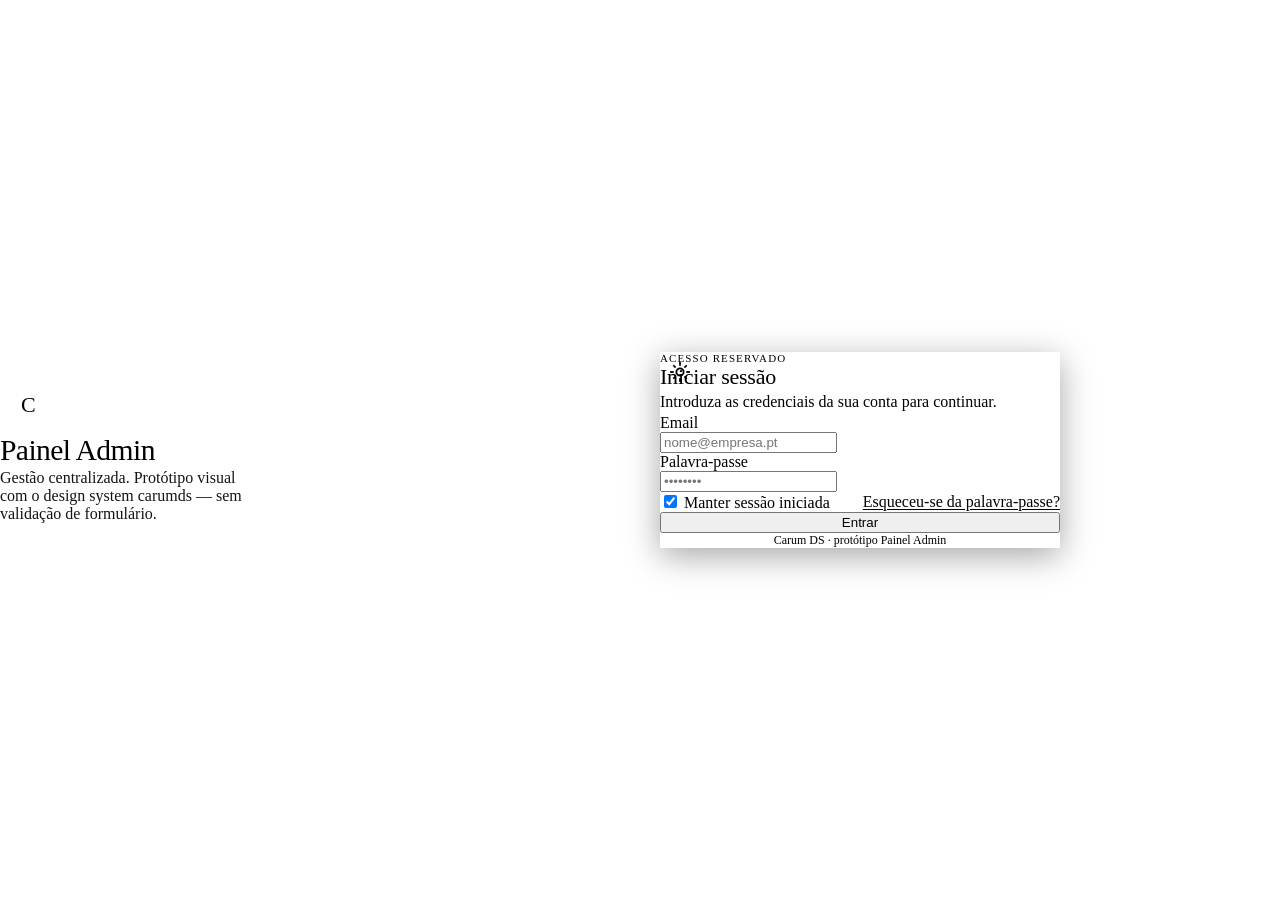
==== index.html @ f54e00e7 "Add files via upload" ====
<!DOCTYPE html>
<html lang="pt-PT" data-theme="dark">
  <head>
    <meta charset="utf-8" />
    <meta name="viewport" content="width=device-width, initial-scale=1" />
    <meta name="color-scheme" content="dark light" />
    <script>
      (function () {
        try {
          var t = localStorage.getItem("carumds-theme");
          if (t === "light" || t === "dark") {
            document.documentElement.setAttribute("data-theme", t);
            document.documentElement.style.colorScheme = t === "light" ? "light" : "dark";
            return;
          }
        } catch (e) {}
        var m = window.matchMedia("(prefers-color-scheme: light)").matches;
        document.documentElement.setAttribute("data-theme", m ? "light" : "dark");
        document.documentElement.style.colorScheme = m ? "light" : "dark";
      })();
    </script>
    <title>Iniciar sessão — Painel Admin</title>
    <link rel="stylesheet" href="../css/design-tokens.css" />
    <link rel="stylesheet" href="../css/core-components.css" />
    <link rel="stylesheet" href="../css/components.css" />
    <link rel="stylesheet" href="../css/theme.css" />
    <link rel="stylesheet" href="css/prototype-login.css" />
  </head>
  <body class="proto-login">
    <aside class="proto-login__brand" aria-hidden="false">
      <div class="proto-login__brand-inner">
        <div class="proto-login__logo-mark" aria-hidden="true">C</div>
        <h1 class="proto-login__brand-title">Painel Admin</h1>
        <p class="proto-login__brand-sub">
          Gestão centralizada. Protótipo visual com o design system carumds — sem validação de formulário.
        </p>
      </div>
    </aside>

    <div class="proto-login__main">
      <div class="proto-login__card">
        <div class="proto-login__card-tools">
          <button type="button" class="md-icon-btn" id="md-theme-toggle" aria-pressed="false" aria-label="Alternar tema claro ou escuro" title="Tema">
            <span class="ms">light_mode</span>
          </button>
        </div>
        <header class="proto-login__card-head">
          <p class="proto-login__card-eyebrow">Acesso reservado</p>
          <h2 class="proto-login__card-title">Iniciar sessão</h2>
          <p class="proto-login__card-desc">Introduza as credenciais da sua conta para continuar.</p>
        </header>

        <form class="proto-login__form" action="#" method="post" novalidate>
          <div class="proto-login__field">
            <label for="login-email">Email</label>
            <input
              id="login-email"
              name="email"
              type="email"
              class="cc-input"
              placeholder="nome@empresa.pt"
              autocomplete="username"
            />
          </div>

          <div class="proto-login__field">
            <label for="login-password">Palavra-passe</label>
            <input
              id="login-password"
              name="password"
              type="password"
              class="cc-input"
              placeholder="••••••••"
              autocomplete="current-password"
            />
          </div>

          <div class="proto-login__row">
            <label class="cc-check">
              <input type="checkbox" name="remember" checked />
              Manter sessão iniciada
            </label>
            <button type="button" class="proto-login__link">Esqueceu-se da palavra-passe?</button>
          </div>

          <button type="submit" class="btn btn--md btn--primary btn--solid proto-login__submit">Entrar</button>
        </form>

        <p class="proto-login__footer">Carum DS · protótipo Painel Admin</p>
      </div>
    </div>

    <script src="../js/theme.js"></script>
    <script>
      document.querySelector(".proto-login__form").addEventListener("submit", function (e) {
        e.preventDefault();
      });
    </script>
  </body>
</html>
---- css/prototype-login.css ----
/**
 * Protótipo Painel Admin — login (visual-only)
 * Usa tokens e componentes carumds; estilos de página apenas aqui.
 */

@import url("https://fonts.googleapis.com/css2?family=Inter:wght@400;500;600;700&display=swap");
@import url("https://fonts.googleapis.com/css2?family=Material+Symbols+Outlined:opsz,wght,FILL,GRAD@24,400,0,0");

.proto-login {
  min-height: 100vh;
  display: grid;
  grid-template-columns: 1fr;
  margin: 0;
  background: var(--crm-bg-regular-surface-base-enabled);
  color: var(--crm-fg-on-surface-neutral-strong);
  font-family: var(--crm-font-family-brand);
}

@media (min-width: 900px) {
  .proto-login {
    grid-template-columns: minmax(320px, 440px) 1fr;
  }
}

/* Painel marca (gradiente Carum) */
.proto-login__brand {
  position: relative;
  display: flex;
  flex-direction: column;
  justify-content: flex-end;
  min-height: 200px;
  padding: var(--crm-spacing-xl2) var(--crm-spacing-xl);
  background: linear-gradient(
    145deg,
    var(--brand-colors-gradient-2) 0%,
    var(--brand-colors-gradient-5) 45%,
    var(--brand-colors-gradient-8) 100%
  );
  color: var(--brand-colors-white);
}

@media (min-width: 900px) {
  .proto-login__brand {
    min-height: 100vh;
    justify-content: center;
  }
}

.proto-login__brand::after {
  content: "";
  position: absolute;
  inset: 0;
  background: radial-gradient(
    ellipse 80% 60% at 20% 0%,
    rgba(255, 255, 255, 0.12),
    transparent 55%
  );
  pointer-events: none;
}

.proto-login__brand-inner {
  position: relative;
  z-index: 1;
}

.proto-login__logo-mark {
  width: 56px;
  height: 56px;
  border-radius: var(--crm-radii-md);
  background: rgba(255, 255, 255, 0.2);
  backdrop-filter: blur(8px);
  display: grid;
  place-items: center;
  font-weight: var(--crm-font-weight-bold);
  font-size: 22px;
  letter-spacing: -0.02em;
  margin-bottom: var(--crm-spacing-lg);
}

.proto-login__brand-title {
  margin: 0 0 var(--crm-spacing-xs);
  font-size: clamp(1.5rem, 3vw, 1.85rem);
  font-weight: var(--crm-font-weight-medium);
  letter-spacing: -0.02em;
  line-height: 1.2;
}

.proto-login__brand-sub {
  margin: 0;
  font-size: var(--crm-font-size-sm);
  line-height: var(--crm-line-height-sm);
  opacity: 0.92;
  max-width: 32ch;
}

/* Área formulário */
.proto-login__main {
  display: flex;
  align-items: center;
  justify-content: center;
  padding: var(--crm-spacing-xl) var(--crm-spacing-md);
}

.proto-login__card {
  position: relative;
  width: 100%;
  max-width: 400px;
  padding: var(--crm-spacing-xl2) var(--crm-spacing-xl);
  border-radius: var(--crm-radii-lg);
  background: var(--crm-bg-regular-surface-lower-enabled);
  border: var(--crm-border-width-hairline) solid var(--crm-border-color-default);
  box-shadow: 0 8px 32px rgba(0, 0, 0, 0.35);
}

.proto-login__card-tools {
  position: absolute;
  top: var(--crm-spacing-md);
  right: var(--crm-spacing-md);
}

.proto-login__card-tools .md-icon-btn {
  width: 40px;
  height: 40px;
  border: none;
  border-radius: 20px;
  background: transparent;
  color: inherit;
  cursor: pointer;
  display: grid;
  place-items: center;
}

.proto-login__card-tools .md-icon-btn:hover {
  background: color-mix(in srgb, var(--crm-fg-on-surface-neutral-strong) 8%, transparent);
}

.proto-login__card-tools .ms {
  font-family: "Material Symbols Outlined";
  font-weight: normal;
  font-style: normal;
  font-size: 22px;
  line-height: 1;
  color: var(--crm-fg-on-surface-neutral-moderate);
}

.proto-login__card-head {
  margin-bottom: var(--crm-spacing-xl);
}

.proto-login__card-eyebrow {
  margin: 0 0 var(--crm-spacing-xs);
  font-size: 11px;
  font-weight: var(--crm-font-weight-medium);
  letter-spacing: 0.1em;
  text-transform: uppercase;
  color: var(--crm-fg-on-surface-primary-default);
}

.proto-login__card-title {
  margin: 0;
  font-size: 22px;
  font-weight: var(--crm-font-weight-medium);
  letter-spacing: -0.01em;
}

.proto-login__card-desc {
  margin: var(--crm-spacing-xs) 0 0;
  font-size: var(--crm-font-size-sm);
  line-height: 1.45;
  color: var(--crm-fg-on-surface-neutral-moderate);
}

.proto-login__field {
  margin-bottom: var(--crm-spacing-md);
}

.proto-login__field label {
  display: block;
  margin-bottom: var(--crm-spacing-xs2);
  font-size: var(--crm-font-size-sm);
  font-weight: var(--crm-font-weight-medium);
  color: var(--crm-fg-on-surface-neutral-strong);
}

.proto-login .cc-input {
  max-width: none;
  box-sizing: border-box;
}

.proto-login__row {
  display: flex;
  align-items: center;
  justify-content: space-between;
  gap: var(--crm-spacing-md);
  margin-bottom: var(--crm-spacing-lg);
  flex-wrap: wrap;
}

.proto-login__row .cc-check {
  font-size: var(--crm-font-size-sm);
  color: var(--crm-fg-on-surface-neutral-moderate);
}

.proto-login__submit {
  width: 100%;
  margin-bottom: var(--crm-spacing-md);
}

.proto-login__footer {
  margin: var(--crm-spacing-lg) 0 0;
  padding-top: var(--crm-spacing-md);
  border-top: var(--crm-border-width-hairline) solid var(--crm-border-color-default);
  font-size: 12px;
  color: var(--crm-fg-on-surface-neutral-moderate);
  text-align: center;
}

.proto-login__link {
  background: none;
  border: none;
  padding: 0;
  font: inherit;
  font-size: var(--crm-font-size-sm);
  color: var(--crm-fg-on-surface-primary-default);
  cursor: pointer;
  text-decoration: underline;
  text-underline-offset: 2px;
}

.proto-login__link:hover {
  color: var(--crm-bg-regular-primary-hovered);
}
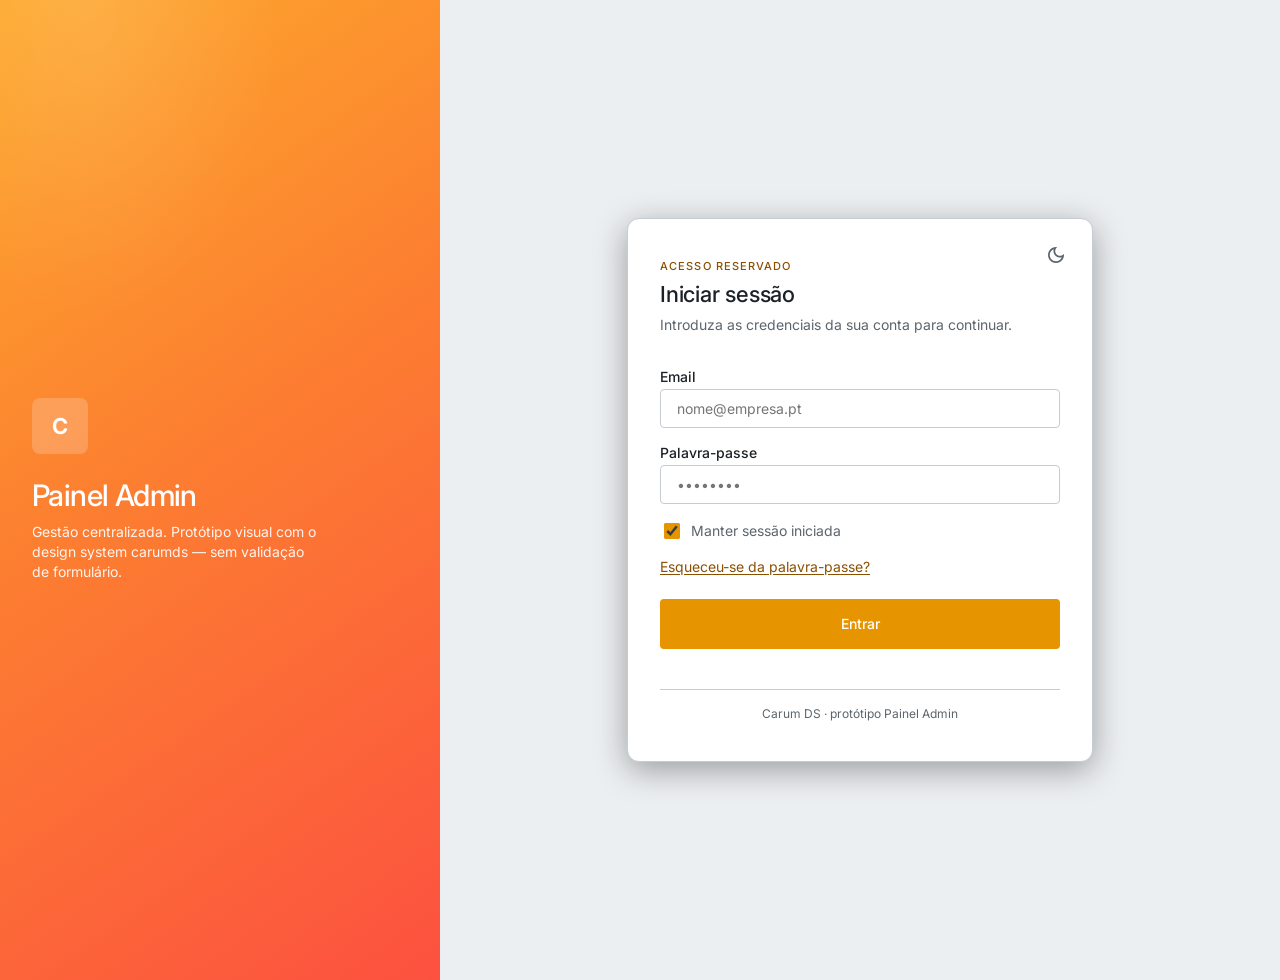
==== commit 23486079: "Add files via upload" ====
--- a/index.html
+++ b/index.html
@@ -20,11 +20,11 @@
       })();
     </script>
     <title>Iniciar sessão — Painel Admin</title>
-    <link rel="stylesheet" href="../css/design-tokens.css" />
-    <link rel="stylesheet" href="../css/core-components.css" />
-    <link rel="stylesheet" href="../css/components.css" />
-    <link rel="stylesheet" href="../css/theme.css" />
-    <link rel="stylesheet" href="css/prototype-login.css" />
+    <link rel="stylesheet" href="css/design-tokens.css" />
+    <link rel="stylesheet" href="css/core-components.css" />
+    <link rel="stylesheet" href="css/components.css" />
+    <link rel="stylesheet" href="css/theme.css" />
+    <link rel="stylesheet" href="css/login.css" />
   </head>
   <body class="proto-login">
     <aside class="proto-login__brand" aria-hidden="false">
@@ -90,7 +90,7 @@
       </div>
     </div>
 
-    <script src="../js/theme.js"></script>
+    <script src="js/theme.js"></script>
     <script>
       document.querySelector(".proto-login__form").addEventListener("submit", function (e) {
         e.preventDefault();
--- a/css/design-tokens.css
+++ b/css/design-tokens.css
@@ -0,0 +1,185 @@
+/**
+ * Design tokens — CRM / carumds
+ *
+ * PRIMITIVOS NUMÉRICOS (FOUNDATIONS — export MCP em 2026):
+ *   https://www.figma.com/design/VYV44XEQJ3vVgfA4QidiU4/Base-Tokens
+ *   fileKey: VYV44XEQJ3vVgfA4QidiU4  ·  coleção: FOUNDATIONS  ·  modo: Tokens
+ *   (63 variáveis FLOAT: spacing, size, radii, border-width, opacity)
+ *
+ * CORES (fonte canónica no Figma — variáveis de cor locais neste ficheiro):
+ *   https://www.figma.com/design/U8QdaJfkk1VaeCNuvylgz9/Color-Tokens
+ *   fileKey: U8QdaJfkk1VaeCNuvylgz9
+ *   Os hex abaixo foram alinhados ao Core-Components; para sincronizar 1:1 com
+ *   o painel Variables do Color-Tokens, usa export do Figma ou MCP quando o
+ *   limite de chamadas do plano o permitir (Starter tem quota baixa de leitura).
+ *
+ * CONSUMO UI: Core-Components (uNFZLPczZwz7co8eiuxScK)
+ *
+ * MAPEAMENTO FIGMA → CSS:
+ *   crm/spacing/xs → --crm-spacing-xs
+ *   (barra `/` → hífen `-`)
+ *
+ * OPACIDADE: valores 0–100 (Figma). Em CSS usar p.ex. opacity: calc(var(--crm-opacity-sm) / 100)
+ */
+
+:root {
+  /* ------------------------------------------------------------------------ */
+  /* Cor — semântica (alvo: Color-Tokens U8QdaJf… — valores vê Core-Components) */
+  /* ------------------------------------------------------------------------ */
+
+  --crm-bg-regular-surface-base-enabled: #14171a;
+  --crm-bg-regular-surface-lower-enabled: #22272b;
+  --crm-fg-on-surface-neutral-moderate: #c0c8ce;
+  --crm-fg-on-surface-neutral-inverse: #14171a;
+  --crm-fg-on-surface-neutral-strong: #eef0f2;
+
+  --crm-border-color-default: #58656f;
+
+  --crm-bg-regular-primary-enabled: #e69400;
+  --crm-bg-regular-primary-hovered: #ffaa11;
+  --crm-bg-regular-primary-pressed: #ffa503;
+  --crm-fg-on-surface-primary-default: #ffbb40;
+  --crm-bg-transparent-primary-hovered: #c37e004d;
+  --crm-bg-transparent-primary-pressed: #cf85004d;
+
+  --crm-bg-regular-surface-inverse-enabled: #eef0f2;
+  --crm-bg-regular-surface-inverse-hovered: #c5ccd3;
+  --crm-bg-regular-surface-inverse-pressed: #d3d8dd;
+  --crm-bg-transparent-surface-inverse-hovered: #c6c8ca80;
+  --crm-bg-transparent-surface-inverse-pressed: #d3d8dd80;
+
+  --crm-bg-regular-critical-enabled: #b31f1f;
+  --crm-bg-regular-critical-hovered: #981a1a;
+  --crm-bg-regular-critical-pressed: #a11c1c;
+  --crm-fg-on-surface-critical-default: #e98080;
+  --crm-fg-on-surface-critical-inverse: #b31f1f;
+  --crm-bg-transparent-critical-hovered: #981a1a4d;
+  --crm-bg-transparent-critical-pressed: #a11c1c4d;
+  --crm-bg-transparent-critical-enabled: #b31f1f33;
+
+  --crm-fg-on-surface-informative-default: #80cde9;
+  --crm-bg-transparent-informative-enabled: #1f8cb333;
+  --crm-fg-on-surface-success-default: #ade187;
+  --crm-bg-transparent-success-enabled: #52922433;
+
+  --brand-colors-white: #ffffff;
+  --brand-colors-gradient-1: #fda92b;
+  --brand-colors-gradient-2: #fda92b;
+  --brand-colors-gradient-3: #fd972d;
+  --brand-colors-gradient-4: #fd8330;
+  --brand-colors-gradient-5: #fc7e31;
+  --brand-colors-gradient-6: #fc7035;
+  --brand-colors-gradient-7: #fc5a3c;
+  --brand-colors-gradient-8: #fc5140;
+
+  /* ------------------------------------------------------------------------ */
+  /* FOUNDATIONS — border-width (Base-Tokens VYV44…)                           */
+  /* ------------------------------------------------------------------------ */
+
+  --crm-border-width-hairline: 1px;
+  --crm-border-width-slim: 2px;
+  --crm-border-width-medium: 4px;
+  --crm-border-width-heavy: 8px;
+
+  /* ------------------------------------------------------------------------ */
+  /* FOUNDATIONS — opacity (0–100)                                            */
+  /* ------------------------------------------------------------------------ */
+
+  --crm-opacity-transparent: 0;
+  --crm-opacity-xs2: 10;
+  --crm-opacity-xs: 20;
+  --crm-opacity-sm: 30;
+  --crm-opacity-md: 40;
+  --crm-opacity-lg: 50;
+  --crm-opacity-xl: 80;
+  --crm-opacity-total: 100;
+  --crm-opacity-state-disabled: 30; /* alias → crm/opacity/sm */
+  --crm-opacity-state-read-only: 50; /* alias → crm/opacity/lg */
+
+  /* Compat (opacity: calc(var(--crm-state-disabled) / 100)) — igual a opacity sm */
+  --crm-state-disabled: 30;
+
+  /* ------------------------------------------------------------------------ */
+  /* FOUNDATIONS — radii (px)                                                   */
+  /* ------------------------------------------------------------------------ */
+
+  --crm-radii-none: 0px;
+  --crm-radii-xs: 2px;
+  --crm-radii-sm: 4px;
+  --crm-radii-md: 8px;
+  --crm-radii-lg: 12px;
+  --crm-radii-xl: 16px;
+  --crm-radii-g: 24px;
+  --crm-radii-full: 999px;
+
+  /* ------------------------------------------------------------------------ */
+  /* FOUNDATIONS — spacing (px)                                               */
+  /* ------------------------------------------------------------------------ */
+
+  --crm-spacing-none: 0px;
+  --crm-spacing-xs3: 2px;
+  --crm-spacing-xs2: 4px;
+  --crm-spacing-xs: 8px;
+  --crm-spacing-sm: 12px;
+  --crm-spacing-md: 16px;
+  --crm-spacing-lg: 24px;
+  --crm-spacing-xl: 32px;
+  --crm-spacing-xl2: 40px;
+  --crm-spacing-xl3: 48px;
+  --crm-spacing-g: 56px;
+  --crm-spacing-xg: 64px;
+  --crm-spacing-xg2: 72px;
+  --crm-spacing-xg3: 80px;
+  --crm-spacing-negative-xs2: -2px;
+  --crm-spacing-negative-xs: -4px;
+  --crm-spacing-negative-sm: -8px;
+  --crm-spacing-negative-md: -12px;
+  --crm-spacing-negative-lg: -16px;
+  --crm-spacing-negative-xl: -24px;
+
+  /* ------------------------------------------------------------------------ */
+  /* FOUNDATIONS — size (px)                                                  */
+  /* ------------------------------------------------------------------------ */
+
+  --crm-size-none: 0px;
+  --crm-size-xs5: 2px;
+  --crm-size-xs4: 4px;
+  --crm-size-xs3: 8px;
+  --crm-size-xs2: 12px;
+  --crm-size-xs: 16px;
+  --crm-size-sm: 20px;
+  --crm-size-md: 24px;
+  --crm-size-lg: 32px;
+  --crm-size-xl: 40px;
+  --crm-size-xl2: 48px;
+  --crm-size-xl3: 56px;
+  --crm-size-g: 64px;
+  --crm-size-xg: 72px;
+  --crm-size-xg2: 80px;
+  --crm-size-xg3: 96px;
+
+  --crm-size-icon-xs: 12px;
+  --crm-size-icon-sm: 16px;
+  --crm-size-icon-md: 24px;
+  --crm-size-icon-lg: 32px;
+  --crm-size-icon-xl: 40px;
+
+  /* ------------------------------------------------------------------------ */
+  /* Tipografia (não listada em FOUNDATIONS deste ficheiro — mantida do DS)    */
+  /* ------------------------------------------------------------------------ */
+
+  --crm-font-family-brand: "Inter", ui-sans-serif, system-ui, -apple-system, "Segoe UI", Roboto, Helvetica, Arial, sans-serif;
+  --crm-font-size-sm: 14px;
+  --crm-line-height-sm: 20px;
+  --crm-font-weight-regular: 400;
+  --crm-font-weight-medium: 500;
+  --crm-font-weight-bold: 700;
+  --crm-letter-spacing-default: 0;
+
+  /* ------------------------------------------------------------------------ */
+  /* Aliases de produto                                                         */
+  /* ------------------------------------------------------------------------ */
+
+  --color-canvas: var(--crm-bg-regular-surface-base-enabled);
+  --transition-interaction: color 0.15s ease, background-color 0.15s ease, border-color 0.15s ease, opacity 0.15s ease;
+}
--- a/css/core-components.css
+++ b/css/core-components.css
@@ -0,0 +1,276 @@
+/**
+ * Core Components — botão texto (Fill / Outline / Ghost × Brand / Neutral / Danger)
+ * Ficheiro: Core-Components (uNFZLPczZwz7co8eiuxScK), component set "Button" (28:57508)
+ * Tamanhos alinhados ao Figma: Extra Small = 32px, Small = 40px, Medium = 48px altura.
+ * Importar depois de design-tokens.css
+ */
+
+/* -------------------------------------------------------------------------- */
+/* Base                                                                      */
+/* -------------------------------------------------------------------------- */
+
+.btn {
+  box-sizing: border-box;
+  display: inline-flex;
+  align-items: center;
+  justify-content: center;
+  gap: var(--crm-spacing-xs);
+  margin: 0;
+  font-family: var(--crm-font-family-brand);
+  font-weight: var(--crm-font-weight-medium);
+  font-size: var(--crm-font-size-sm);
+  line-height: var(--crm-line-height-sm);
+  letter-spacing: var(--crm-letter-spacing-default);
+  text-decoration: none;
+  white-space: nowrap;
+  cursor: pointer;
+  user-select: none;
+  border-style: solid;
+  border-width: var(--crm-border-width-hairline);
+  border-radius: var(--crm-radii-sm);
+  transition: var(--transition-interaction);
+}
+
+.btn:focus {
+  outline: none;
+}
+
+.btn:focus-visible {
+  outline: 2px solid currentColor;
+  outline-offset: 2px;
+}
+
+.btn:disabled,
+.btn[aria-disabled="true"] {
+  cursor: not-allowed;
+  opacity: calc(var(--crm-state-disabled) / 100);
+}
+
+/* -------------------------------------------------------------------------- */
+/* Tamanhos (Medium / Small / Extra Small)                                     */
+/* -------------------------------------------------------------------------- */
+
+.btn--md {
+  min-height: var(--crm-size-xl2);
+  padding: calc((var(--crm-size-xl2) - var(--crm-line-height-sm)) / 2) var(--crm-spacing-md);
+}
+
+.btn--sm {
+  min-height: var(--crm-size-xl);
+  padding: calc((var(--crm-size-xl) - var(--crm-line-height-sm)) / 2) var(--crm-spacing-md);
+}
+
+.btn--xs {
+  min-height: var(--crm-size-lg);
+  padding: calc((var(--crm-size-lg) - var(--crm-line-height-sm)) / 2) var(--crm-spacing-md);
+}
+
+.btn--icon.btn--md {
+  width: var(--crm-size-xl2);
+  min-width: var(--crm-size-xl2);
+  padding: 0;
+}
+
+.btn--icon.btn--sm {
+  width: var(--crm-size-xl);
+  min-width: var(--crm-size-xl);
+  padding: 0;
+}
+
+.btn--icon.btn--xs {
+  width: var(--crm-size-lg);
+  min-width: var(--crm-size-lg);
+  padding: 0;
+}
+
+.btn__icon {
+  flex-shrink: 0;
+  width: var(--crm-size-icon-sm);
+  height: var(--crm-size-icon-sm);
+}
+
+/* -------------------------------------------------------------------------- */
+/* Brand — Fill (solid)                                                       */
+/* -------------------------------------------------------------------------- */
+
+.btn--primary.btn--solid {
+  background-color: var(--crm-bg-regular-primary-enabled);
+  color: var(--crm-fg-on-surface-neutral-inverse);
+  border-color: transparent;
+}
+
+.btn--primary.btn--solid:hover:not(:disabled):not([aria-disabled="true"]) {
+  background-color: var(--crm-bg-regular-primary-hovered);
+}
+
+.btn--primary.btn--solid:active:not(:disabled):not([aria-disabled="true"]) {
+  background-color: var(--crm-bg-regular-primary-pressed);
+}
+
+/* -------------------------------------------------------------------------- */
+/* Brand — Outline                                                           */
+/* -------------------------------------------------------------------------- */
+
+.btn--primary.btn--outline {
+  background-color: transparent;
+  color: var(--crm-fg-on-surface-primary-default);
+  border-color: var(--crm-fg-on-surface-primary-default);
+}
+
+.btn--primary.btn--outline:hover:not(:disabled):not([aria-disabled="true"]) {
+  background-color: var(--crm-bg-regular-primary-hovered);
+  color: var(--crm-fg-on-surface-neutral-inverse);
+  border-color: var(--crm-fg-on-surface-primary-default);
+}
+
+.btn--primary.btn--outline:active:not(:disabled):not([aria-disabled="true"]) {
+  background-color: var(--crm-bg-regular-primary-pressed);
+  color: var(--crm-fg-on-surface-neutral-inverse);
+  border-color: var(--crm-fg-on-surface-primary-default);
+}
+
+/* -------------------------------------------------------------------------- */
+/* Brand — Ghost                                                              */
+/* -------------------------------------------------------------------------- */
+
+.btn--primary.btn--ghost {
+  background-color: transparent;
+  color: var(--crm-fg-on-surface-primary-default);
+  border-color: transparent;
+}
+
+.btn--primary.btn--ghost:hover:not(:disabled):not([aria-disabled="true"]) {
+  background-color: var(--crm-bg-transparent-primary-hovered);
+}
+
+.btn--primary.btn--ghost:active:not(:disabled):not([aria-disabled="true"]) {
+  background-color: var(--crm-bg-transparent-primary-pressed);
+}
+
+/* -------------------------------------------------------------------------- */
+/* Neutral — Fill                                                            */
+/* -------------------------------------------------------------------------- */
+
+.btn--neutral.btn--solid {
+  background-color: var(--crm-bg-regular-surface-inverse-enabled);
+  color: var(--crm-fg-on-surface-neutral-inverse);
+  border-color: transparent;
+}
+
+.btn--neutral.btn--solid:hover:not(:disabled):not([aria-disabled="true"]) {
+  background-color: var(--crm-bg-regular-surface-inverse-hovered);
+}
+
+.btn--neutral.btn--solid:active:not(:disabled):not([aria-disabled="true"]) {
+  background-color: var(--crm-bg-regular-surface-inverse-pressed);
+}
+
+/* -------------------------------------------------------------------------- */
+/* Neutral — Outline                                                         */
+/* -------------------------------------------------------------------------- */
+
+.btn--neutral.btn--outline {
+  background-color: transparent;
+  color: var(--crm-fg-on-surface-neutral-strong);
+  border-color: var(--crm-fg-on-surface-neutral-strong);
+}
+
+.btn--neutral.btn--outline:hover:not(:disabled):not([aria-disabled="true"]) {
+  background-color: var(--crm-bg-regular-surface-inverse-hovered);
+  color: var(--crm-fg-on-surface-neutral-inverse);
+  border-color: var(--crm-fg-on-surface-neutral-strong);
+}
+
+.btn--neutral.btn--outline:active:not(:disabled):not([aria-disabled="true"]) {
+  background-color: var(--crm-bg-regular-surface-inverse-pressed);
+  color: var(--crm-fg-on-surface-neutral-inverse);
+  border-color: var(--crm-fg-on-surface-neutral-strong);
+}
+
+/* -------------------------------------------------------------------------- */
+/* Neutral — Ghost                                                            */
+/* -------------------------------------------------------------------------- */
+
+.btn--neutral.btn--ghost {
+  background-color: transparent;
+  color: var(--crm-fg-on-surface-neutral-strong);
+  border-color: transparent;
+}
+
+.btn--neutral.btn--ghost:hover:not(:disabled):not([aria-disabled="true"]) {
+  background-color: var(--crm-bg-transparent-surface-inverse-hovered);
+}
+
+.btn--neutral.btn--ghost:active:not(:disabled):not([aria-disabled="true"]) {
+  background-color: var(--crm-bg-transparent-surface-inverse-pressed);
+}
+
+/* -------------------------------------------------------------------------- */
+/* Danger — Fill                                                              */
+/* -------------------------------------------------------------------------- */
+
+.btn--danger.btn--solid {
+  background-color: var(--crm-bg-regular-critical-enabled);
+  color: var(--crm-fg-on-surface-neutral-strong);
+  border-color: transparent;
+}
+
+.btn--danger.btn--solid:hover:not(:disabled):not([aria-disabled="true"]) {
+  background-color: var(--crm-bg-regular-critical-hovered);
+}
+
+.btn--danger.btn--solid:active:not(:disabled):not([aria-disabled="true"]) {
+  background-color: var(--crm-bg-regular-critical-pressed);
+}
+
+/* -------------------------------------------------------------------------- */
+/* Danger — Outline                                                           */
+/* -------------------------------------------------------------------------- */
+
+.btn--danger.btn--outline {
+  background-color: transparent;
+  color: var(--crm-fg-on-surface-critical-default);
+  border-color: var(--crm-fg-on-surface-critical-default);
+}
+
+.btn--danger.btn--outline:hover:not(:disabled):not([aria-disabled="true"]) {
+  background-color: var(--crm-bg-regular-critical-hovered);
+  color: var(--crm-fg-on-surface-neutral-strong);
+  border-color: var(--crm-bg-regular-critical-enabled);
+}
+
+.btn--danger.btn--outline:active:not(:disabled):not([aria-disabled="true"]) {
+  background-color: var(--crm-bg-regular-critical-pressed);
+  color: var(--crm-fg-on-surface-neutral-strong);
+  border-color: var(--crm-bg-regular-critical-enabled);
+}
+
+/* -------------------------------------------------------------------------- */
+/* Danger — Ghost                                                             */
+/* -------------------------------------------------------------------------- */
+
+.btn--danger.btn--ghost {
+  background-color: transparent;
+  color: var(--crm-fg-on-surface-critical-default);
+  border-color: transparent;
+}
+
+.btn--danger.btn--ghost:hover:not(:disabled):not([aria-disabled="true"]) {
+  background-color: var(--crm-bg-transparent-critical-hovered);
+}
+
+.btn--danger.btn--ghost:active:not(:disabled):not([aria-disabled="true"]) {
+  background-color: var(--crm-bg-transparent-critical-pressed);
+}
+
+/* -------------------------------------------------------------------------- */
+/* Preview                                                                   */
+/* -------------------------------------------------------------------------- */
+
+.ds-preview {
+  background-color: var(--crm-bg-regular-surface-base-enabled);
+  color: var(--crm-fg-on-surface-neutral-moderate);
+  min-height: 100vh;
+  padding: var(--crm-spacing-md);
+  font-family: var(--crm-font-family-brand);
+}
--- a/css/components.css
+++ b/css/components.css
@@ -0,0 +1,1175 @@
+/**
+ * Core Components — restantes peças do DS (prefixo .cc-)
+ * Alinhado aos tokens CRM; variantes simplificadas para HTML nativo.
+ */
+
+/* -------------------------------------------------------------------------- */
+/* Layout showcase                                                           */
+/* -------------------------------------------------------------------------- */
+
+.cc-showcase-layout {
+  display: grid;
+  grid-template-columns: minmax(200px, 260px) 1fr;
+  gap: var(--crm-spacing-md);
+  align-items: start;
+  max-width: 1400px;
+  margin: 0 auto;
+  padding: var(--crm-spacing-md);
+}
+
+.cc-nav {
+  position: sticky;
+  top: var(--crm-spacing-md);
+  font-family: var(--crm-font-family-brand);
+  font-size: 12px;
+  max-height: calc(100vh - 32px);
+  overflow: auto;
+  padding: var(--crm-spacing-xs);
+  border: var(--crm-border-width-hairline) solid var(--crm-border-color-default);
+  border-radius: var(--crm-radii-md);
+  background: var(--crm-bg-regular-surface-lower-enabled);
+}
+
+.cc-nav a {
+  display: block;
+  padding: 6px 8px;
+  color: var(--crm-fg-on-surface-neutral-moderate);
+  text-decoration: none;
+  border-radius: var(--crm-radii-sm);
+}
+
+.cc-nav a:hover {
+  color: var(--crm-fg-on-surface-neutral-strong);
+  background: color-mix(in srgb, var(--crm-fg-on-surface-neutral-strong) 8%, transparent);
+}
+
+.cc-nav__group {
+  font-weight: var(--crm-font-weight-bold);
+  color: var(--crm-fg-on-surface-neutral-strong);
+  padding: 8px 8px 4px;
+  margin-top: var(--crm-spacing-xs);
+}
+
+.cc-nav__group:first-child {
+  margin-top: 0;
+}
+
+.cc-section-title {
+  font-family: var(--crm-font-family-brand);
+  font-weight: var(--crm-font-weight-bold);
+  font-size: 18px;
+  color: var(--crm-fg-on-surface-neutral-strong);
+  margin: 0 0 var(--crm-spacing-md);
+  padding-bottom: var(--crm-spacing-xs);
+  border-bottom: 1px solid var(--crm-border-color-default);
+}
+
+.cc-demo {
+  margin-bottom: var(--crm-spacing-md);
+}
+
+.cc-demo__label {
+  font-size: 12px;
+  color: var(--crm-fg-on-surface-neutral-moderate);
+  margin-bottom: var(--crm-spacing-xs);
+}
+
+.cc-row {
+  display: flex;
+  flex-wrap: wrap;
+  gap: var(--crm-spacing-xs);
+  align-items: center;
+}
+
+/* -------------------------------------------------------------------------- */
+/* Accordion                                                                  */
+/* -------------------------------------------------------------------------- */
+
+.cc-accordion {
+  border: var(--crm-border-width-hairline) solid var(--crm-border-color-default);
+  border-radius: var(--crm-radii-md);
+  background: var(--crm-bg-regular-surface-lower-enabled);
+  max-width: 480px;
+}
+
+.cc-accordion__trigger {
+  list-style: none;
+  cursor: pointer;
+  padding: var(--crm-spacing-md);
+  font-family: var(--crm-font-family-brand);
+  font-weight: var(--crm-font-weight-medium);
+  font-size: var(--crm-font-size-sm);
+  color: var(--crm-fg-on-surface-neutral-strong);
+}
+
+.cc-accordion__trigger::-webkit-details-marker {
+  display: none;
+}
+
+.cc-accordion__panel {
+  padding: 0 var(--crm-spacing-md) var(--crm-spacing-md);
+  font-size: var(--crm-font-size-sm);
+  line-height: var(--crm-line-height-sm);
+  color: var(--crm-fg-on-surface-neutral-moderate);
+  border-top: var(--crm-border-width-hairline) solid var(--crm-border-color-default);
+}
+
+.cc-accordion + .cc-accordion {
+  margin-top: var(--crm-spacing-xs);
+}
+
+/* -------------------------------------------------------------------------- */
+/* Alert                                                                      */
+/* -------------------------------------------------------------------------- */
+
+.cc-alert {
+  display: flex;
+  gap: var(--crm-spacing-xs);
+  align-items: flex-start;
+  padding: var(--crm-spacing-md);
+  border-radius: var(--crm-radii-md);
+  border: var(--crm-border-width-hairline) solid var(--crm-border-color-default);
+  max-width: 560px;
+  font-family: var(--crm-font-family-brand);
+  font-size: var(--crm-font-size-sm);
+  line-height: var(--crm-line-height-sm);
+}
+
+.cc-alert__title {
+  font-weight: var(--crm-font-weight-bold);
+  margin: 0 0 4px;
+}
+
+.cc-alert__body {
+  margin: 0;
+  font-weight: var(--crm-font-weight-regular);
+  opacity: 0.95;
+}
+
+.cc-alert--default {
+  background: var(--crm-bg-regular-surface-lower-enabled);
+  color: var(--crm-fg-on-surface-neutral-strong);
+}
+
+.cc-alert--informative {
+  background: var(--crm-bg-transparent-informative-enabled);
+  color: var(--crm-fg-on-surface-informative-default);
+  border-color: color-mix(in srgb, var(--crm-fg-on-surface-informative-default) 35%, transparent);
+}
+
+.cc-alert--success {
+  background: var(--crm-bg-transparent-success-enabled);
+  color: var(--crm-fg-on-surface-success-default);
+  border-color: color-mix(in srgb, var(--crm-fg-on-surface-success-default) 35%, transparent);
+}
+
+.cc-alert--critical {
+  background: var(--crm-bg-transparent-critical-enabled);
+  color: var(--crm-fg-on-surface-critical-default);
+  border-color: color-mix(in srgb, var(--crm-fg-on-surface-critical-default) 35%, transparent);
+}
+
+/* -------------------------------------------------------------------------- */
+/* Avatar                                                                     */
+/* -------------------------------------------------------------------------- */
+
+.cc-avatar {
+  display: inline-flex;
+  align-items: center;
+  justify-content: center;
+  border-radius: var(--crm-radii-full);
+  background: var(--crm-border-color-default);
+  color: var(--crm-fg-on-surface-neutral-strong);
+  font-family: var(--crm-font-family-brand);
+  font-weight: var(--crm-font-weight-medium);
+  font-size: var(--crm-font-size-sm);
+  overflow: hidden;
+  flex-shrink: 0;
+}
+
+.cc-avatar--sm {
+  width: var(--crm-size-sm);
+  height: var(--crm-size-sm);
+  font-size: 10px;
+}
+
+.cc-avatar--md {
+  width: var(--crm-size-lg);
+  height: var(--crm-size-lg);
+  font-size: 12px;
+}
+
+.cc-avatar--lg {
+  width: var(--crm-size-xl);
+  height: var(--crm-size-xl);
+  font-size: var(--crm-font-size-sm);
+}
+
+.cc-avatar img {
+  width: 100%;
+  height: 100%;
+  object-fit: cover;
+}
+
+.cc-avatar-stack {
+  display: flex;
+}
+
+.cc-avatar-stack .cc-avatar {
+  margin-left: -8px;
+  border: 2px solid var(--crm-bg-regular-surface-base-enabled);
+}
+
+.cc-avatar-stack .cc-avatar:first-child {
+  margin-left: 0;
+}
+
+/* -------------------------------------------------------------------------- */
+/* Badge                                                                      */
+/* -------------------------------------------------------------------------- */
+
+.cc-badge {
+  display: inline-flex;
+  align-items: center;
+  justify-content: center;
+  min-width: 20px;
+  height: 20px;
+  padding: 0 6px;
+  border-radius: var(--crm-radii-full);
+  font-family: var(--crm-font-family-brand);
+  font-size: 11px;
+  font-weight: var(--crm-font-weight-medium);
+  line-height: 1;
+  background: var(--crm-bg-regular-primary-enabled);
+  color: var(--crm-fg-on-surface-neutral-inverse);
+}
+
+.cc-badge--neutral {
+  background: var(--crm-bg-regular-surface-inverse-enabled);
+  color: var(--crm-fg-on-surface-neutral-inverse);
+}
+
+.cc-badge--critical {
+  background: var(--crm-bg-regular-critical-enabled);
+  color: var(--crm-fg-on-surface-neutral-strong);
+}
+
+/* -------------------------------------------------------------------------- */
+/* Breadcrumb                                                                 */
+/* -------------------------------------------------------------------------- */
+
+.cc-breadcrumb {
+  font-family: var(--crm-font-family-brand);
+  font-size: var(--crm-font-size-sm);
+  color: var(--crm-fg-on-surface-neutral-moderate);
+}
+
+.cc-breadcrumb ol {
+  display: flex;
+  flex-wrap: wrap;
+  gap: var(--crm-spacing-xs);
+  list-style: none;
+  margin: 0;
+  padding: 0;
+  align-items: center;
+}
+
+.cc-breadcrumb li:not(:last-child)::after {
+  content: "/";
+  margin-left: var(--crm-spacing-xs);
+  opacity: 0.5;
+}
+
+.cc-breadcrumb a {
+  color: var(--crm-fg-on-surface-primary-default);
+  text-decoration: none;
+}
+
+.cc-breadcrumb a:hover {
+  text-decoration: underline;
+}
+
+/* -------------------------------------------------------------------------- */
+/* Checkbox & Radio                                                           */
+/* -------------------------------------------------------------------------- */
+
+.cc-check,
+.cc-radio {
+  display: inline-flex;
+  align-items: center;
+  gap: var(--crm-spacing-xs);
+  font-family: var(--crm-font-family-brand);
+  font-size: var(--crm-font-size-sm);
+  color: var(--crm-fg-on-surface-neutral-strong);
+  cursor: pointer;
+}
+
+.cc-check input,
+.cc-radio input {
+  width: 16px;
+  height: 16px;
+  accent-color: var(--crm-bg-regular-primary-enabled);
+  cursor: pointer;
+}
+
+.cc-fieldset {
+  border: var(--crm-border-width-hairline) solid var(--crm-border-color-default);
+  border-radius: var(--crm-radii-md);
+  padding: var(--crm-spacing-md);
+  font-family: var(--crm-font-family-brand);
+}
+
+.cc-fieldset legend {
+  padding: 0 6px;
+  font-size: var(--crm-font-size-sm);
+  font-weight: var(--crm-font-weight-medium);
+  color: var(--crm-fg-on-surface-neutral-strong);
+}
+
+.cc-fieldset__group {
+  display: flex;
+  flex-direction: column;
+  gap: var(--crm-spacing-xs);
+  margin-top: var(--crm-spacing-xs);
+}
+
+/* -------------------------------------------------------------------------- */
+/* Coach mark                                                                 */
+/* -------------------------------------------------------------------------- */
+
+.cc-coach {
+  position: relative;
+  display: inline-block;
+  max-width: 280px;
+  padding: var(--crm-spacing-md);
+  border-radius: var(--crm-radii-md);
+  background: var(--crm-bg-regular-surface-inverse-enabled);
+  color: var(--crm-fg-on-surface-neutral-inverse);
+  font-family: var(--crm-font-family-brand);
+  font-size: var(--crm-font-size-sm);
+  box-shadow: 0 8px 24px rgba(0, 0, 0, 0.35);
+}
+
+.cc-coach::after {
+  content: "";
+  position: absolute;
+  bottom: -6px;
+  left: 24px;
+  border: 6px solid transparent;
+  border-top-color: var(--crm-bg-regular-surface-inverse-enabled);
+}
+
+/* -------------------------------------------------------------------------- */
+/* Date input + mini calendar (visual)                                        */
+/* -------------------------------------------------------------------------- */
+
+.cc-date-field {
+  display: inline-flex;
+  align-items: center;
+  gap: var(--crm-spacing-xs);
+  padding: 10px var(--crm-spacing-md);
+  min-height: var(--crm-size-xl);
+  border: var(--crm-border-width-hairline) solid var(--crm-border-color-default);
+  border-radius: var(--crm-radii-sm);
+  background: var(--crm-bg-regular-surface-lower-enabled);
+  color: var(--crm-fg-on-surface-neutral-strong);
+  font-family: var(--crm-font-family-brand);
+  font-size: var(--crm-font-size-sm);
+}
+
+.cc-calendar {
+  display: grid;
+  grid-template-columns: repeat(7, 32px);
+  gap: 4px;
+  padding: var(--crm-spacing-md);
+  border-radius: var(--crm-radii-md);
+  border: var(--crm-border-width-hairline) solid var(--crm-border-color-default);
+  background: var(--crm-bg-regular-surface-lower-enabled);
+  max-width: fit-content;
+  font-family: var(--crm-font-family-brand);
+  font-size: 11px;
+  color: var(--crm-fg-on-surface-neutral-moderate);
+}
+
+.cc-calendar span {
+  text-align: center;
+  padding: 4px 0;
+}
+
+.cc-calendar button {
+  height: 28px;
+  border: none;
+  border-radius: var(--crm-radii-sm);
+  background: transparent;
+  color: var(--crm-fg-on-surface-neutral-strong);
+  cursor: pointer;
+  font: inherit;
+}
+
+.cc-calendar button:hover {
+  background: var(--crm-bg-transparent-surface-inverse-hovered);
+}
+
+.cc-calendar button.is-active {
+  background: var(--crm-bg-regular-primary-enabled);
+  color: var(--crm-fg-on-surface-neutral-inverse);
+}
+
+/* -------------------------------------------------------------------------- */
+/* Dialog                                                                     */
+/* -------------------------------------------------------------------------- */
+
+.cc-dialog::backdrop {
+  background: rgba(0, 0, 0, 0.55);
+}
+
+.cc-dialog[open] {
+  border: var(--crm-border-width-hairline) solid var(--crm-border-color-default);
+  border-radius: var(--crm-radii-md);
+  padding: var(--crm-spacing-md);
+  background: var(--crm-bg-regular-surface-lower-enabled);
+  color: var(--crm-fg-on-surface-neutral-strong);
+  font-family: var(--crm-font-family-brand);
+  max-width: 400px;
+}
+
+.cc-dialog h2 {
+  margin: 0 0 var(--crm-spacing-xs);
+  font-size: 16px;
+}
+
+.cc-dialog p {
+  margin: 0 0 var(--crm-spacing-md);
+  font-size: var(--crm-font-size-sm);
+  color: var(--crm-fg-on-surface-neutral-moderate);
+}
+
+/* -------------------------------------------------------------------------- */
+/* Drawer                                                                     */
+/* -------------------------------------------------------------------------- */
+
+.cc-drawer-demo {
+  position: relative;
+  height: 200px;
+  border: var(--crm-border-width-hairline) dashed var(--crm-border-color-default);
+  border-radius: var(--crm-radii-md);
+  overflow: hidden;
+  background: var(--crm-bg-regular-surface-base-enabled);
+}
+
+.cc-drawer {
+  position: absolute;
+  top: 0;
+  right: 0;
+  height: 100%;
+  width: min(280px, 80%);
+  background: var(--crm-bg-regular-surface-lower-enabled);
+  border-left: var(--crm-border-width-hairline) solid var(--crm-border-color-default);
+  padding: var(--crm-spacing-md);
+  font-family: var(--crm-font-family-brand);
+  font-size: var(--crm-font-size-sm);
+  color: var(--crm-fg-on-surface-neutral-strong);
+  transform: translateX(100%);
+  transition: transform 0.2s ease;
+}
+
+.cc-drawer.is-open {
+  transform: translateX(0);
+}
+
+/* -------------------------------------------------------------------------- */
+/* Dropdown                                                                   */
+/* -------------------------------------------------------------------------- */
+
+.cc-dropdown {
+  position: relative;
+  display: inline-block;
+  font-family: var(--crm-font-family-brand);
+}
+
+.cc-dropdown__menu {
+  position: absolute;
+  top: calc(100% + 4px);
+  left: 0;
+  min-width: 200px;
+  padding: var(--crm-spacing-xs) 0;
+  margin: 0;
+  list-style: none;
+  background: var(--crm-bg-regular-surface-lower-enabled);
+  border: var(--crm-border-width-hairline) solid var(--crm-border-color-default);
+  border-radius: var(--crm-radii-sm);
+  box-shadow: 0 8px 24px rgba(0, 0, 0, 0.25);
+  z-index: 2;
+}
+
+.cc-dropdown__menu[hidden] {
+  display: none !important;
+}
+
+.cc-dropdown__menu button {
+  display: block;
+  width: 100%;
+  text-align: left;
+  padding: 8px var(--crm-spacing-md);
+  border: none;
+  background: none;
+  color: var(--crm-fg-on-surface-neutral-strong);
+  font: inherit;
+  cursor: pointer;
+}
+
+.cc-dropdown__menu button:hover {
+  background: var(--crm-bg-transparent-surface-inverse-hovered);
+}
+
+/* -------------------------------------------------------------------------- */
+/* Empty state                                                                */
+/* -------------------------------------------------------------------------- */
+
+.cc-empty {
+  text-align: center;
+  padding: calc(var(--crm-spacing-md) * 2);
+  max-width: 360px;
+  font-family: var(--crm-font-family-brand);
+}
+
+.cc-empty__icon {
+  width: 48px;
+  height: 48px;
+  margin: 0 auto var(--crm-spacing-md);
+  border-radius: var(--crm-radii-md);
+  background: var(--crm-bg-regular-surface-lower-enabled);
+  border: var(--crm-border-width-hairline) solid var(--crm-border-color-default);
+}
+
+.cc-empty h3 {
+  margin: 0 0 var(--crm-spacing-xs);
+  font-size: 16px;
+  color: var(--crm-fg-on-surface-neutral-strong);
+}
+
+.cc-empty p {
+  margin: 0;
+  font-size: var(--crm-font-size-sm);
+  color: var(--crm-fg-on-surface-neutral-moderate);
+}
+
+/* -------------------------------------------------------------------------- */
+/* File upload                                                                */
+/* -------------------------------------------------------------------------- */
+
+.cc-upload {
+  display: flex;
+  flex-direction: column;
+  align-items: center;
+  justify-content: center;
+  gap: var(--crm-spacing-xs);
+  padding: calc(var(--crm-spacing-md) * 2);
+  max-width: 400px;
+  border: 2px dashed var(--crm-border-color-default);
+  border-radius: var(--crm-radii-md);
+  background: color-mix(in srgb, var(--crm-bg-regular-surface-lower-enabled) 80%, transparent);
+  font-family: var(--crm-font-family-brand);
+  font-size: var(--crm-font-size-sm);
+  color: var(--crm-fg-on-surface-neutral-moderate);
+}
+
+.cc-upload strong {
+  color: var(--crm-fg-on-surface-neutral-strong);
+}
+
+/* -------------------------------------------------------------------------- */
+/* Pagination                                                                 */
+/* -------------------------------------------------------------------------- */
+
+.cc-pagination {
+  display: flex;
+  align-items: center;
+  gap: 4px;
+  font-family: var(--crm-font-family-brand);
+}
+
+.cc-pagination a,
+.cc-pagination span {
+  display: inline-flex;
+  min-width: 32px;
+  height: 32px;
+  align-items: center;
+  justify-content: center;
+  padding: 0 6px;
+  border-radius: var(--crm-radii-sm);
+  font-size: var(--crm-font-size-sm);
+  text-decoration: none;
+  color: var(--crm-fg-on-surface-neutral-strong);
+  border: var(--crm-border-width-hairline) solid transparent;
+}
+
+.cc-pagination a:hover {
+  background: var(--crm-bg-regular-surface-lower-enabled);
+}
+
+.cc-pagination .is-current {
+  background: var(--crm-bg-regular-primary-enabled);
+  color: var(--crm-fg-on-surface-neutral-inverse);
+}
+
+/* -------------------------------------------------------------------------- */
+/* Popover                                                                    */
+/* -------------------------------------------------------------------------- */
+
+.cc-popover-wrap {
+  position: relative;
+  display: inline-block;
+}
+
+.cc-popover {
+  position: absolute;
+  bottom: calc(100% + 8px);
+  left: 50%;
+  transform: translateX(-50%);
+  padding: var(--crm-spacing-xs) var(--crm-spacing-md);
+  border-radius: var(--crm-radii-sm);
+  background: var(--crm-bg-regular-surface-inverse-enabled);
+  color: var(--crm-fg-on-surface-neutral-inverse);
+  font-family: var(--crm-font-family-brand);
+  font-size: 12px;
+  white-space: nowrap;
+  box-shadow: 0 4px 16px rgba(0, 0, 0, 0.3);
+}
+
+/* -------------------------------------------------------------------------- */
+/* Progress                                                                   */
+/* -------------------------------------------------------------------------- */
+
+.cc-progress-bar {
+  width: 100%;
+  max-width: 320px;
+  height: 8px;
+  border-radius: var(--crm-radii-full);
+  background: var(--crm-bg-regular-surface-lower-enabled);
+  overflow: hidden;
+}
+
+.cc-progress-bar__fill {
+  height: 100%;
+  width: 45%;
+  border-radius: var(--crm-radii-full);
+  background: linear-gradient(90deg, var(--brand-colors-gradient-5), var(--brand-colors-gradient-3));
+}
+
+.cc-progress-status {
+  display: flex;
+  align-items: center;
+  gap: var(--crm-spacing-xs);
+  font-family: var(--crm-font-family-brand);
+  font-size: var(--crm-font-size-sm);
+  color: var(--crm-fg-on-surface-neutral-moderate);
+}
+
+.cc-progress-status__dot {
+  width: 8px;
+  height: 8px;
+  border-radius: var(--crm-radii-full);
+  background: var(--crm-bg-regular-primary-enabled);
+}
+
+/* -------------------------------------------------------------------------- */
+/* Search                                                                     */
+/* -------------------------------------------------------------------------- */
+
+.cc-search {
+  display: flex;
+  align-items: center;
+  gap: var(--crm-spacing-xs);
+  max-width: 360px;
+  padding: 0 var(--crm-spacing-md);
+  min-height: var(--crm-size-xl);
+  border: var(--crm-border-width-hairline) solid var(--crm-border-color-default);
+  border-radius: var(--crm-radii-sm);
+  background: var(--crm-bg-regular-surface-lower-enabled);
+}
+
+.cc-search input {
+  flex: 1;
+  border: none;
+  background: transparent;
+  color: var(--crm-fg-on-surface-neutral-strong);
+  font: inherit;
+  outline: none;
+}
+
+.cc-search input::placeholder {
+  color: var(--crm-fg-on-surface-neutral-moderate);
+}
+
+/* -------------------------------------------------------------------------- */
+/* Select                                                                     */
+/* -------------------------------------------------------------------------- */
+
+.cc-select {
+  min-height: var(--crm-size-xl);
+  padding: 0 var(--crm-spacing-md);
+  border-radius: var(--crm-radii-sm);
+  border: var(--crm-border-width-hairline) solid var(--crm-border-color-default);
+  background: var(--crm-bg-regular-surface-lower-enabled);
+  color: var(--crm-fg-on-surface-neutral-strong);
+  font-family: var(--crm-font-family-brand);
+  font-size: var(--crm-font-size-sm);
+  min-width: 200px;
+}
+
+/* -------------------------------------------------------------------------- */
+/* Sidebar                                                                    */
+/* -------------------------------------------------------------------------- */
+
+.cc-sidebar {
+  display: flex;
+  width: 100%;
+  max-width: 560px;
+  min-height: 220px;
+  border: var(--crm-border-width-hairline) solid var(--crm-border-color-default);
+  border-radius: var(--crm-radii-md);
+  overflow: hidden;
+  font-family: var(--crm-font-family-brand);
+  font-size: var(--crm-font-size-sm);
+}
+
+.cc-sidebar__rail {
+  width: 56px;
+  background: var(--crm-bg-regular-surface-base-enabled);
+  border-right: var(--crm-border-width-hairline) solid var(--crm-border-color-default);
+}
+
+.cc-sidebar__nav {
+  flex: 1;
+  padding: var(--crm-spacing-md);
+  background: var(--crm-bg-regular-surface-lower-enabled);
+}
+
+.cc-sidebar__item {
+  padding: 8px var(--crm-spacing-xs);
+  border-radius: var(--crm-radii-sm);
+  color: var(--crm-fg-on-surface-neutral-moderate);
+  cursor: pointer;
+}
+
+.cc-sidebar__item:hover,
+.cc-sidebar__item.is-active {
+  background: var(--crm-bg-transparent-primary-hovered);
+  color: var(--crm-fg-on-surface-primary-default);
+}
+
+/* -------------------------------------------------------------------------- */
+/* Steps                                                                      */
+/* -------------------------------------------------------------------------- */
+
+.cc-steps {
+  display: flex;
+  gap: var(--crm-spacing-md);
+  list-style: none;
+  margin: 0;
+  padding: 0;
+  font-family: var(--crm-font-family-brand);
+  font-size: var(--crm-font-size-sm);
+  counter-reset: step;
+}
+
+.cc-steps li {
+  display: flex;
+  align-items: center;
+  gap: var(--crm-spacing-xs);
+  color: var(--crm-fg-on-surface-neutral-moderate);
+}
+
+.cc-steps li::before {
+  counter-increment: step;
+  content: counter(step);
+  width: 24px;
+  height: 24px;
+  border-radius: var(--crm-radii-full);
+  display: inline-flex;
+  align-items: center;
+  justify-content: center;
+  font-size: 12px;
+  font-weight: var(--crm-font-weight-medium);
+  background: var(--crm-bg-regular-surface-lower-enabled);
+  border: var(--crm-border-width-hairline) solid var(--crm-border-color-default);
+}
+
+.cc-steps li.is-done::before {
+  background: var(--crm-bg-regular-primary-enabled);
+  border-color: var(--crm-bg-regular-primary-enabled);
+  color: var(--crm-fg-on-surface-neutral-inverse);
+}
+
+.cc-steps li.is-current {
+  color: var(--crm-fg-on-surface-neutral-strong);
+  font-weight: var(--crm-font-weight-medium);
+}
+
+/* -------------------------------------------------------------------------- */
+/* Switch                                                                     */
+/* -------------------------------------------------------------------------- */
+
+.cc-switch {
+  position: relative;
+  display: inline-block;
+  width: 44px;
+  height: 24px;
+  flex-shrink: 0;
+}
+
+.cc-switch input {
+  opacity: 0;
+  width: 0;
+  height: 0;
+}
+
+.cc-switch__slider {
+  position: absolute;
+  cursor: pointer;
+  inset: 0;
+  background: var(--crm-border-color-default);
+  border-radius: var(--crm-radii-full);
+  transition: background 0.2s;
+}
+
+.cc-switch__slider::before {
+  content: "";
+  position: absolute;
+  height: 18px;
+  width: 18px;
+  left: 3px;
+  bottom: 3px;
+  background: var(--crm-fg-on-surface-neutral-strong);
+  border-radius: var(--crm-radii-full);
+  transition: transform 0.2s;
+}
+
+.cc-switch input:checked + .cc-switch__slider {
+  background: var(--crm-bg-regular-primary-enabled);
+}
+
+.cc-switch input:checked + .cc-switch__slider::before {
+  transform: translateX(20px);
+}
+
+.cc-switch-row {
+  display: flex;
+  align-items: center;
+  gap: var(--crm-spacing-xs);
+  font-family: var(--crm-font-family-brand);
+  font-size: var(--crm-font-size-sm);
+  color: var(--crm-fg-on-surface-neutral-strong);
+}
+
+/* -------------------------------------------------------------------------- */
+/* Table                                                                      */
+/* -------------------------------------------------------------------------- */
+
+.cc-table-wrap {
+  overflow: auto;
+  border: var(--crm-border-width-hairline) solid var(--crm-border-color-default);
+  border-radius: var(--crm-radii-md);
+  max-width: 720px;
+}
+
+.cc-table {
+  width: 100%;
+  border-collapse: collapse;
+  font-family: var(--crm-font-family-brand);
+  font-size: var(--crm-font-size-sm);
+  color: var(--crm-fg-on-surface-neutral-strong);
+}
+
+.cc-table th,
+.cc-table td {
+  padding: 10px var(--crm-spacing-md);
+  text-align: left;
+  border-bottom: var(--crm-border-width-hairline) solid var(--crm-border-color-default);
+}
+
+.cc-table th {
+  background: var(--crm-bg-regular-surface-lower-enabled);
+  font-weight: var(--crm-font-weight-medium);
+  color: var(--crm-fg-on-surface-neutral-moderate);
+}
+
+.cc-table tr:last-child td {
+  border-bottom: none;
+}
+
+/* -------------------------------------------------------------------------- */
+/* Tabs                                                                       */
+/* -------------------------------------------------------------------------- */
+
+.cc-tabs {
+  font-family: var(--crm-font-family-brand);
+}
+
+.cc-tabs__list {
+  display: flex;
+  gap: var(--crm-spacing-xs);
+  border-bottom: var(--crm-border-width-hairline) solid var(--crm-border-color-default);
+  margin: 0 0 var(--crm-spacing-md);
+  padding: 0;
+  list-style: none;
+}
+
+.cc-tabs__tab {
+  padding: 10px var(--crm-spacing-md);
+  border: none;
+  background: none;
+  color: var(--crm-fg-on-surface-neutral-moderate);
+  font: inherit;
+  font-size: var(--crm-font-size-sm);
+  cursor: pointer;
+  border-bottom: 2px solid transparent;
+  margin-bottom: -1px;
+}
+
+.cc-tabs__tab:hover {
+  color: var(--crm-fg-on-surface-neutral-strong);
+}
+
+.cc-tabs__tab[aria-selected="true"] {
+  color: var(--crm-fg-on-surface-primary-default);
+  border-bottom-color: var(--crm-bg-regular-primary-enabled);
+  font-weight: var(--crm-font-weight-medium);
+}
+
+.cc-tabs__panel {
+  font-size: var(--crm-font-size-sm);
+  color: var(--crm-fg-on-surface-neutral-moderate);
+}
+
+/* -------------------------------------------------------------------------- */
+/* Tag                                                                        */
+/* -------------------------------------------------------------------------- */
+
+.cc-tag {
+  display: inline-flex;
+  align-items: center;
+  gap: 4px;
+  padding: 2px 8px;
+  border-radius: var(--crm-radii-sm);
+  font-family: var(--crm-font-family-brand);
+  font-size: 12px;
+  font-weight: var(--crm-font-weight-medium);
+  background: var(--crm-bg-regular-surface-lower-enabled);
+  border: var(--crm-border-width-hairline) solid var(--crm-border-color-default);
+  color: var(--crm-fg-on-surface-neutral-strong);
+}
+
+.cc-tag--primary {
+  background: var(--crm-bg-transparent-primary-hovered);
+  border-color: var(--crm-fg-on-surface-primary-default);
+  color: var(--crm-fg-on-surface-primary-default);
+}
+
+.cc-tag--critical {
+  background: var(--crm-bg-transparent-critical-enabled);
+  color: var(--crm-fg-on-surface-critical-default);
+  border-color: color-mix(in srgb, var(--crm-fg-on-surface-critical-default) 40%, transparent);
+}
+
+/* -------------------------------------------------------------------------- */
+/* Text input / textarea                                                      */
+/* -------------------------------------------------------------------------- */
+
+.cc-input,
+.cc-textarea {
+  width: 100%;
+  max-width: 360px;
+  padding: 10px var(--crm-spacing-md);
+  border: var(--crm-border-width-hairline) solid var(--crm-border-color-default);
+  border-radius: var(--crm-radii-sm);
+  background: var(--crm-bg-regular-surface-lower-enabled);
+  color: var(--crm-fg-on-surface-neutral-strong);
+  font-family: var(--crm-font-family-brand);
+  font-size: var(--crm-font-size-sm);
+}
+
+.cc-input:focus,
+.cc-textarea:focus {
+  outline: 2px solid var(--crm-fg-on-surface-primary-default);
+  outline-offset: 0;
+}
+
+.cc-textarea {
+  min-height: 96px;
+  resize: vertical;
+}
+
+.cc-input:disabled,
+.cc-textarea:disabled {
+  opacity: calc(var(--crm-state-disabled) / 100);
+}
+
+/* -------------------------------------------------------------------------- */
+/* Tooltip (CSS only)                                                         */
+/* -------------------------------------------------------------------------- */
+
+.cc-tooltip-host {
+  position: relative;
+  display: inline-block;
+  border-bottom: 1px dotted var(--crm-fg-on-surface-neutral-moderate);
+  cursor: help;
+  color: var(--crm-fg-on-surface-neutral-strong);
+  font-family: var(--crm-font-family-brand);
+  font-size: var(--crm-font-size-sm);
+}
+
+.cc-tooltip-host::after {
+  content: attr(data-tooltip);
+  position: absolute;
+  bottom: 100%;
+  left: 50%;
+  transform: translateX(-50%) translateY(-6px);
+  padding: 6px 8px;
+  border-radius: var(--crm-radii-sm);
+  background: var(--crm-bg-regular-surface-inverse-enabled);
+  color: var(--crm-fg-on-surface-neutral-inverse);
+  font-size: 12px;
+  white-space: nowrap;
+  opacity: 0;
+  pointer-events: none;
+  transition: opacity 0.15s;
+}
+
+.cc-tooltip-host:hover::after {
+  opacity: 1;
+}
+
+/* -------------------------------------------------------------------------- */
+/* Topbar                                                                     */
+/* -------------------------------------------------------------------------- */
+
+.cc-topbar {
+  display: flex;
+  align-items: center;
+  justify-content: space-between;
+  gap: var(--crm-spacing-md);
+  width: 100%;
+  max-width: 720px;
+  padding: var(--crm-spacing-xs) var(--crm-spacing-md);
+  border: var(--crm-border-width-hairline) solid var(--crm-border-color-default);
+  border-radius: var(--crm-radii-md);
+  background: var(--crm-bg-regular-surface-lower-enabled);
+  font-family: var(--crm-font-family-brand);
+  font-size: var(--crm-font-size-sm);
+  color: var(--crm-fg-on-surface-neutral-strong);
+}
+
+.cc-topbar__actions {
+  display: flex;
+  gap: var(--crm-spacing-xs);
+  align-items: center;
+}
+
+/* -------------------------------------------------------------------------- */
+/* Utilities                                                                  */
+/* -------------------------------------------------------------------------- */
+
+.cc-divider {
+  border: none;
+  border-top: var(--crm-border-width-hairline) solid var(--crm-border-color-default);
+  margin: var(--crm-spacing-md) 0;
+}
+
+.cc-nav-dots {
+  display: flex;
+  gap: 6px;
+}
+
+.cc-nav-dots span {
+  width: 8px;
+  height: 8px;
+  border-radius: var(--crm-radii-full);
+  background: var(--crm-border-color-default);
+}
+
+.cc-nav-dots span.is-active {
+  background: var(--crm-bg-regular-primary-enabled);
+}
+
+.cc-overlay-demo {
+  position: relative;
+  height: 120px;
+  border-radius: var(--crm-radii-md);
+  overflow: hidden;
+  background: var(--crm-bg-regular-surface-lower-enabled);
+}
+
+.cc-overlay {
+  position: absolute;
+  inset: 0;
+  background: rgba(10, 12, 14, 0.65);
+  display: flex;
+  align-items: center;
+  justify-content: center;
+  color: var(--crm-fg-on-surface-neutral-strong);
+  font-family: var(--crm-font-family-brand);
+  font-size: var(--crm-font-size-sm);
+}
+
+.cc-scroll {
+  max-height: 120px;
+  overflow: auto;
+  padding: var(--crm-spacing-xs);
+  border: var(--crm-border-width-hairline) solid var(--crm-border-color-default);
+  border-radius: var(--crm-radii-sm);
+  scrollbar-width: thin;
+  scrollbar-color: var(--crm-border-color-default) var(--crm-bg-regular-surface-lower-enabled);
+}
+
+.cc-scroll::-webkit-scrollbar {
+  width: 8px;
+  height: 8px;
+}
+
+.cc-scroll::-webkit-scrollbar-thumb {
+  background: var(--crm-border-color-default);
+  border-radius: var(--crm-radii-full);
+}
+
+.cc-spinner {
+  width: 32px;
+  height: 32px;
+  border: 3px solid var(--crm-border-color-default);
+  border-top-color: var(--crm-bg-regular-primary-enabled);
+  border-radius: var(--crm-radii-full);
+  animation: cc-spin 0.8s linear infinite;
+}
+
+@keyframes cc-spin {
+  to {
+    transform: rotate(360deg);
+  }
+}
+
+.cc-multi-item {
+  display: flex;
+  align-items: center;
+  justify-content: space-between;
+  gap: var(--crm-spacing-xs);
+  padding: 6px var(--crm-spacing-xs);
+  border-radius: var(--crm-radii-sm);
+  background: var(--crm-bg-regular-surface-lower-enabled);
+  border: var(--crm-border-width-hairline) solid var(--crm-border-color-default);
+  font-family: var(--crm-font-family-brand);
+  font-size: 12px;
+  color: var(--crm-fg-on-surface-neutral-strong);
+  max-width: 240px;
+}
+
+@media (max-width: 900px) {
+  .cc-showcase-layout {
+    grid-template-columns: 1fr;
+  }
+
+  .cc-nav {
+    position: relative;
+    max-height: none;
+  }
+}
--- a/css/theme.css
+++ b/css/theme.css
@@ -0,0 +1,53 @@
+/**
+ * Tema claro — sobrescreve tokens semânticos (design-tokens.css).
+ * Ativar com <html data-theme="light">.
+ */
+
+[data-theme="light"] {
+  --crm-bg-regular-surface-base-enabled: #eceff1;
+  --crm-bg-regular-surface-lower-enabled: #ffffff;
+  --crm-fg-on-surface-neutral-moderate: #5c656d;
+  --crm-fg-on-surface-neutral-inverse: #ffffff;
+  --crm-fg-on-surface-neutral-strong: #1c2127;
+  --crm-border-color-default: #c5ccd3;
+
+  --crm-bg-regular-primary-enabled: #e69400;
+  --crm-bg-regular-primary-hovered: #d88700;
+  --crm-bg-regular-primary-pressed: #c77a00;
+  --crm-fg-on-surface-primary-default: #8a5000;
+  --crm-bg-transparent-primary-hovered: #e6940026;
+  --crm-bg-transparent-primary-pressed: #e6940033;
+
+  --crm-bg-regular-surface-inverse-enabled: #2d3339;
+  --crm-bg-regular-surface-inverse-hovered: #3d444c;
+  --crm-bg-regular-surface-inverse-pressed: #4a525c;
+  --crm-bg-transparent-surface-inverse-hovered: #2d333926;
+  --crm-bg-transparent-surface-inverse-pressed: #2d333933;
+
+  --crm-bg-regular-critical-enabled: #c62828;
+  --crm-bg-regular-critical-hovered: #b71c1c;
+  --crm-bg-regular-critical-pressed: #a31515;
+  --crm-fg-on-surface-critical-default: #c62828;
+  --crm-fg-on-surface-critical-inverse: #ffffff;
+  --crm-bg-transparent-critical-hovered: #c6282826;
+  --crm-bg-transparent-critical-pressed: #c6282833;
+  --crm-bg-transparent-critical-enabled: #c628281a;
+
+  --crm-fg-on-surface-informative-default: #0277bd;
+  --crm-bg-transparent-informative-enabled: #0277bd1a;
+  --crm-fg-on-surface-success-default: #2e7d32;
+  --crm-bg-transparent-success-enabled: #2e7d321a;
+
+  --color-canvas: var(--crm-bg-regular-surface-base-enabled);
+}
+
+/* Shell MD: elevação mais suave em superfícies claras */
+[data-theme="light"] {
+  --md-elevation-1: 0 1px 2px rgba(60, 64, 67, 0.12), 0 1px 3px 1px rgba(60, 64, 67, 0.08);
+  --md-elevation-2: 0 1px 3px rgba(60, 64, 67, 0.14), 0 4px 8px 3px rgba(60, 64, 67, 0.08);
+  --md-elevation-3: 0 4px 8px 3px rgba(60, 64, 67, 0.12), 0 1px 3px rgba(60, 64, 67, 0.1);
+}
+
+[data-theme="light"] .md-scrim {
+  background: rgba(0, 0, 0, 0.32);
+}
--- a/css/login.css
+++ b/css/login.css
@@ -0,0 +1,232 @@
+/**
+ * Protótipo Painel Admin — login (visual-only)
+ * Usa tokens e componentes carumds; estilos de página apenas aqui.
+ */
+
+@import url("https://fonts.googleapis.com/css2?family=Inter:wght@400;500;600;700&display=swap");
+@import url("https://fonts.googleapis.com/css2?family=Material+Symbols+Outlined:opsz,wght,FILL,GRAD@24,400,0,0");
+
+.proto-login {
+  min-height: 100vh;
+  display: grid;
+  grid-template-columns: 1fr;
+  margin: 0;
+  background: var(--crm-bg-regular-surface-base-enabled);
+  color: var(--crm-fg-on-surface-neutral-strong);
+  font-family: var(--crm-font-family-brand);
+}
+
+@media (min-width: 900px) {
+  .proto-login {
+    grid-template-columns: minmax(320px, 440px) 1fr;
+  }
+}
+
+/* Painel marca (gradiente Carum) */
+.proto-login__brand {
+  position: relative;
+  display: flex;
+  flex-direction: column;
+  justify-content: flex-end;
+  min-height: 200px;
+  padding: var(--crm-spacing-xl2) var(--crm-spacing-xl);
+  background: linear-gradient(
+    145deg,
+    var(--brand-colors-gradient-2) 0%,
+    var(--brand-colors-gradient-5) 45%,
+    var(--brand-colors-gradient-8) 100%
+  );
+  color: var(--brand-colors-white);
+}
+
+@media (min-width: 900px) {
+  .proto-login__brand {
+    min-height: 100vh;
+    justify-content: center;
+  }
+}
+
+.proto-login__brand::after {
+  content: "";
+  position: absolute;
+  inset: 0;
+  background: radial-gradient(
+    ellipse 80% 60% at 20% 0%,
+    rgba(255, 255, 255, 0.12),
+    transparent 55%
+  );
+  pointer-events: none;
+}
+
+.proto-login__brand-inner {
+  position: relative;
+  z-index: 1;
+}
+
+.proto-login__logo-mark {
+  width: 56px;
+  height: 56px;
+  border-radius: var(--crm-radii-md);
+  background: rgba(255, 255, 255, 0.2);
+  backdrop-filter: blur(8px);
+  display: grid;
+  place-items: center;
+  font-weight: var(--crm-font-weight-bold);
+  font-size: 22px;
+  letter-spacing: -0.02em;
+  margin-bottom: var(--crm-spacing-lg);
+}
+
+.proto-login__brand-title {
+  margin: 0 0 var(--crm-spacing-xs);
+  font-size: clamp(1.5rem, 3vw, 1.85rem);
+  font-weight: var(--crm-font-weight-medium);
+  letter-spacing: -0.02em;
+  line-height: 1.2;
+}
+
+.proto-login__brand-sub {
+  margin: 0;
+  font-size: var(--crm-font-size-sm);
+  line-height: var(--crm-line-height-sm);
+  opacity: 0.92;
+  max-width: 32ch;
+}
+
+/* Área formulário */
+.proto-login__main {
+  display: flex;
+  align-items: center;
+  justify-content: center;
+  padding: var(--crm-spacing-xl) var(--crm-spacing-md);
+}
+
+.proto-login__card {
+  position: relative;
+  width: 100%;
+  max-width: 400px;
+  padding: var(--crm-spacing-xl2) var(--crm-spacing-xl);
+  border-radius: var(--crm-radii-lg);
+  background: var(--crm-bg-regular-surface-lower-enabled);
+  border: var(--crm-border-width-hairline) solid var(--crm-border-color-default);
+  box-shadow: 0 8px 32px rgba(0, 0, 0, 0.35);
+}
+
+.proto-login__card-tools {
+  position: absolute;
+  top: var(--crm-spacing-md);
+  right: var(--crm-spacing-md);
+}
+
+.proto-login__card-tools .md-icon-btn {
+  width: 40px;
+  height: 40px;
+  border: none;
+  border-radius: 20px;
+  background: transparent;
+  color: inherit;
+  cursor: pointer;
+  display: grid;
+  place-items: center;
+}
+
+.proto-login__card-tools .md-icon-btn:hover {
+  background: color-mix(in srgb, var(--crm-fg-on-surface-neutral-strong) 8%, transparent);
+}
+
+.proto-login__card-tools .ms {
+  font-family: "Material Symbols Outlined";
+  font-weight: normal;
+  font-style: normal;
+  font-size: 22px;
+  line-height: 1;
+  color: var(--crm-fg-on-surface-neutral-moderate);
+}
+
+.proto-login__card-head {
+  margin-bottom: var(--crm-spacing-xl);
+}
+
+.proto-login__card-eyebrow {
+  margin: 0 0 var(--crm-spacing-xs);
+  font-size: 11px;
+  font-weight: var(--crm-font-weight-medium);
+  letter-spacing: 0.1em;
+  text-transform: uppercase;
+  color: var(--crm-fg-on-surface-primary-default);
+}
+
+.proto-login__card-title {
+  margin: 0;
+  font-size: 22px;
+  font-weight: var(--crm-font-weight-medium);
+  letter-spacing: -0.01em;
+}
+
+.proto-login__card-desc {
+  margin: var(--crm-spacing-xs) 0 0;
+  font-size: var(--crm-font-size-sm);
+  line-height: 1.45;
+  color: var(--crm-fg-on-surface-neutral-moderate);
+}
+
+.proto-login__field {
+  margin-bottom: var(--crm-spacing-md);
+}
+
+.proto-login__field label {
+  display: block;
+  margin-bottom: var(--crm-spacing-xs2);
+  font-size: var(--crm-font-size-sm);
+  font-weight: var(--crm-font-weight-medium);
+  color: var(--crm-fg-on-surface-neutral-strong);
+}
+
+.proto-login .cc-input {
+  max-width: none;
+  box-sizing: border-box;
+}
+
+.proto-login__row {
+  display: flex;
+  align-items: center;
+  justify-content: space-between;
+  gap: var(--crm-spacing-md);
+  margin-bottom: var(--crm-spacing-lg);
+  flex-wrap: wrap;
+}
+
+.proto-login__row .cc-check {
+  font-size: var(--crm-font-size-sm);
+  color: var(--crm-fg-on-surface-neutral-moderate);
+}
+
+.proto-login__submit {
+  width: 100%;
+  margin-bottom: var(--crm-spacing-md);
+}
+
+.proto-login__footer {
+  margin: var(--crm-spacing-lg) 0 0;
+  padding-top: var(--crm-spacing-md);
+  border-top: var(--crm-border-width-hairline) solid var(--crm-border-color-default);
+  font-size: 12px;
+  color: var(--crm-fg-on-surface-neutral-moderate);
+  text-align: center;
+}
+
+.proto-login__link {
+  background: none;
+  border: none;
+  padding: 0;
+  font: inherit;
+  font-size: var(--crm-font-size-sm);
+  color: var(--crm-fg-on-surface-primary-default);
+  cursor: pointer;
+  text-decoration: underline;
+  text-underline-offset: 2px;
+}
+
+.proto-login__link:hover {
+  color: var(--crm-bg-regular-primary-hovered);
+}
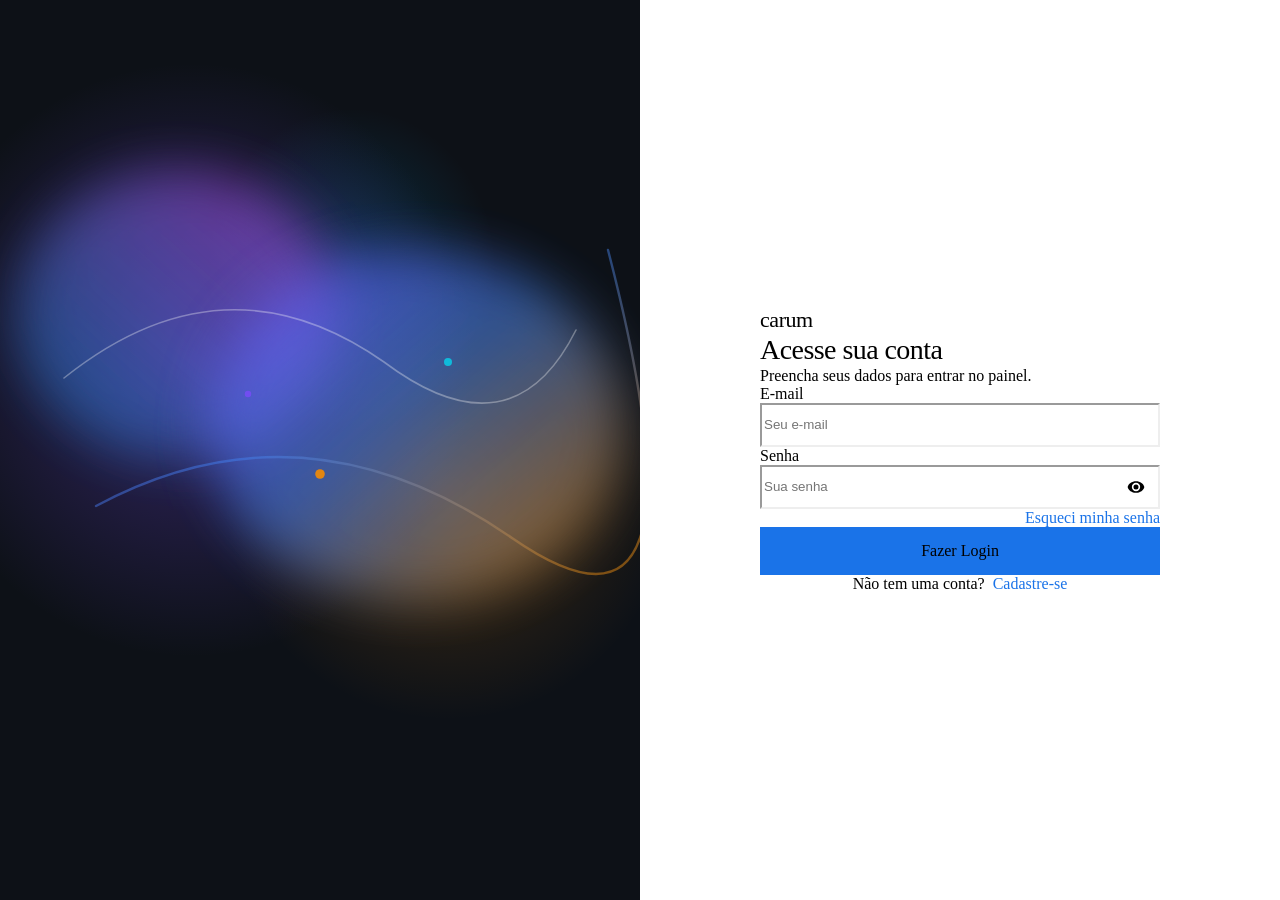
==== commit 6f337486: "Rename login.html to index.html" ====
--- a/index.html
+++ b/index.html
@@ -1,100 +1,142 @@
 <!DOCTYPE html>
-<html lang="pt-PT" data-theme="dark">
+<html lang="pt-BR" data-theme="light">
   <head>
     <meta charset="utf-8" />
     <meta name="viewport" content="width=device-width, initial-scale=1" />
-    <meta name="color-scheme" content="dark light" />
+    <title>Entrar — Painel Admin</title>
+    <link rel="preconnect" href="https://fonts.googleapis.com" />
+    <link rel="preconnect" href="https://fonts.gstatic.com" crossorigin />
+    <link
+      href="https://fonts.googleapis.com/css2?family=Inter:wght@400;500;600;700&display=swap"
+      rel="stylesheet"
+    />
+    <link rel="stylesheet" href="../Carum - DS - GitHub/css/design-tokens.css" />
+    <link rel="stylesheet" href="../Carum - DS - GitHub/css/theme.css" />
+    <link rel="stylesheet" href="../Carum - DS - GitHub/css/core-components.css" />
+    <link rel="stylesheet" href="../Carum - DS - GitHub/css/components.css" />
+    <link rel="stylesheet" href="css/login.css" />
+  </head>
+  <body class="login-page">
+    <div class="login">
+      <aside class="login__hero" aria-hidden="true">
+        <div class="login__hero-bg"></div>
+        <svg
+          class="login__hero-art"
+          viewBox="0 0 800 900"
+          xmlns="http://www.w3.org/2000/svg"
+        >
+          <defs>
+            <linearGradient id="g1" x1="0%" y1="0%" x2="100%" y2="100%">
+              <stop offset="0%" stop-color="#7c4dff" stop-opacity="0.95" />
+              <stop offset="45%" stop-color="#448aff" stop-opacity="0.85" />
+              <stop offset="100%" stop-color="#ff9100" stop-opacity="0.9" />
+            </linearGradient>
+            <linearGradient id="g2" x1="100%" y1="0%" x2="0%" y2="100%">
+              <stop offset="0%" stop-color="#e040fb" stop-opacity="0.7" />
+              <stop offset="100%" stop-color="#00b0ff" stop-opacity="0.5" />
+            </linearGradient>
+            <filter id="blur" x="-20%" y="-20%" width="140%" height="140%">
+              <feGaussianBlur stdDeviation="32" />
+            </filter>
+          </defs>
+          <ellipse cx="220" cy="280" rx="200" ry="180" fill="url(#g2)" filter="url(#blur)" opacity="0.75" />
+          <ellipse cx="520" cy="420" rx="260" ry="220" fill="url(#g1)" filter="url(#blur)" opacity="0.65" />
+          <path
+            d="M120 520 Q380 380 640 560 T760 200"
+            fill="none"
+            stroke="url(#g1)"
+            stroke-width="3"
+            stroke-linecap="round"
+            opacity="0.55"
+          />
+          <path
+            d="M80 360 Q280 200 480 340 Q640 460 720 300"
+            fill="none"
+            stroke="rgba(255,255,255,0.35)"
+            stroke-width="2"
+            stroke-linecap="round"
+          />
+          <circle cx="400" cy="480" r="6" fill="#ff9100" opacity="0.9" />
+          <circle cx="310" cy="380" r="4" fill="#7c4dff" opacity="0.85" />
+          <circle cx="560" cy="340" r="5" fill="#00e5ff" opacity="0.75" />
+        </svg>
+      </aside>
+
+      <main class="login__main">
+        <div class="login__shell">
+          <header class="login__header">
+            <div class="login__logo" lang="en">
+              <span class="login__logo-text">carum</span>
+              <span class="login__logo-dot" aria-hidden="true"></span>
+            </div>
+            <h1 class="login__title">Acesse sua conta</h1>
+            <p class="login__subtitle">Preencha seus dados para entrar no painel.</p>
+          </header>
+
+          <form class="login__form" action="#" method="post">
+            <div class="login__field">
+              <label class="login__label" for="email">E-mail</label>
+              <input
+                id="email"
+                name="email"
+                type="email"
+                class="cc-input login__input"
+                placeholder="Seu e-mail"
+                autocomplete="username"
+              />
+            </div>
+
+            <div class="login__field">
+              <label class="login__label" for="password">Senha</label>
+              <div class="login__password-wrap">
+                <input
+                  id="password"
+                  name="password"
+                  type="password"
+                  class="cc-input login__input"
+                  placeholder="Sua senha"
+                  autocomplete="current-password"
+                />
+                <button
+                  type="button"
+                  class="login__toggle-pw"
+                  aria-label="Mostrar ou ocultar senha"
+                  id="togglePw"
+                >
+                  <svg width="20" height="20" viewBox="0 0 24 24" fill="none" aria-hidden="true">
+                    <path
+                      d="M12 5c-5 0-9.27 3.11-10 7 .73 3.89 5 7 10 7s9.27-3.11 10-7c-.73-3.89-5-7-10-7zm0 12a5 5 0 110-10 5 5 0 010 10zm0-8a3 3 0 100 6 3 3 0 000-6z"
+                      fill="currentColor"
+                    />
+                  </svg>
+                </button>
+              </div>
+            </div>
+
+            <div class="login__row">
+              <a class="login__link" href="#">Esqueci minha senha</a>
+            </div>
+
+            <button type="submit" class="login__submit">Fazer Login</button>
+          </form>
+
+          <p class="login__footer">
+            Não tem uma conta?
+            <a class="login__link login__link--inline" href="#">Cadastre-se</a>
+          </p>
+        </div>
+      </main>
+    </div>
+
     <script>
       (function () {
-        try {
-          var t = localStorage.getItem("carumds-theme");
-          if (t === "light" || t === "dark") {
-            document.documentElement.setAttribute("data-theme", t);
-            document.documentElement.style.colorScheme = t === "light" ? "light" : "dark";
-            return;
-          }
-        } catch (e) {}
-        var m = window.matchMedia("(prefers-color-scheme: light)").matches;
-        document.documentElement.setAttribute("data-theme", m ? "light" : "dark");
-        document.documentElement.style.colorScheme = m ? "light" : "dark";
+        var input = document.getElementById("password");
+        var btn = document.getElementById("togglePw");
+        if (!input || !btn) return;
+        btn.addEventListener("click", function () {
+          input.type = input.type === "password" ? "text" : "password";
+        });
       })();
-    </script>
-    <title>Iniciar sessão — Painel Admin</title>
-    <link rel="stylesheet" href="css/design-tokens.css" />
-    <link rel="stylesheet" href="css/core-components.css" />
-    <link rel="stylesheet" href="css/components.css" />
-    <link rel="stylesheet" href="css/theme.css" />
-    <link rel="stylesheet" href="css/login.css" />
-  </head>
-  <body class="proto-login">
-    <aside class="proto-login__brand" aria-hidden="false">
-      <div class="proto-login__brand-inner">
-        <div class="proto-login__logo-mark" aria-hidden="true">C</div>
-        <h1 class="proto-login__brand-title">Painel Admin</h1>
-        <p class="proto-login__brand-sub">
-          Gestão centralizada. Protótipo visual com o design system carumds — sem validação de formulário.
-        </p>
-      </div>
-    </aside>
-
-    <div class="proto-login__main">
-      <div class="proto-login__card">
-        <div class="proto-login__card-tools">
-          <button type="button" class="md-icon-btn" id="md-theme-toggle" aria-pressed="false" aria-label="Alternar tema claro ou escuro" title="Tema">
-            <span class="ms">light_mode</span>
-          </button>
-        </div>
-        <header class="proto-login__card-head">
-          <p class="proto-login__card-eyebrow">Acesso reservado</p>
-          <h2 class="proto-login__card-title">Iniciar sessão</h2>
-          <p class="proto-login__card-desc">Introduza as credenciais da sua conta para continuar.</p>
-        </header>
-
-        <form class="proto-login__form" action="#" method="post" novalidate>
-          <div class="proto-login__field">
-            <label for="login-email">Email</label>
-            <input
-              id="login-email"
-              name="email"
-              type="email"
-              class="cc-input"
-              placeholder="nome@empresa.pt"
-              autocomplete="username"
-            />
-          </div>
-
-          <div class="proto-login__field">
-            <label for="login-password">Palavra-passe</label>
-            <input
-              id="login-password"
-              name="password"
-              type="password"
-              class="cc-input"
-              placeholder="••••••••"
-              autocomplete="current-password"
-            />
-          </div>
-
-          <div class="proto-login__row">
-            <label class="cc-check">
-              <input type="checkbox" name="remember" checked />
-              Manter sessão iniciada
-            </label>
-            <button type="button" class="proto-login__link">Esqueceu-se da palavra-passe?</button>
-          </div>
-
-          <button type="submit" class="btn btn--md btn--primary btn--solid proto-login__submit">Entrar</button>
-        </form>
-
-        <p class="proto-login__footer">Carum DS · protótipo Painel Admin</p>
-      </div>
-    </div>
-
-    <script src="js/theme.js"></script>
-    <script>
-      document.querySelector(".proto-login__form").addEventListener("submit", function (e) {
-        e.preventDefault();
-      });
     </script>
   </body>
 </html>
--- a/css/login.css
+++ b/css/login.css
@@ -1,232 +1,254 @@
 /**
- * Protótipo Painel Admin — login (visual-only)
- * Usa tokens e componentes carumds; estilos de página apenas aqui.
+ * Login — Painel Admin (Figma: node 5031:94798)
+ * Tema claro; primário azul do ecrã (fiel ao layout Facelift).
  */
 
-@import url("https://fonts.googleapis.com/css2?family=Inter:wght@400;500;600;700&display=swap");
-@import url("https://fonts.googleapis.com/css2?family=Material+Symbols+Outlined:opsz,wght,FILL,GRAD@24,400,0,0");
-
-.proto-login {
+.login-page {
+  margin: 0;
   min-height: 100vh;
+  background: var(--crm-bg-regular-surface-lower-enabled);
+}
+
+.login {
+  --login-primary: #1a73e8;
+  --login-primary-hover: #1765cc;
+  --login-primary-pressed: #1557b0;
+  --login-link: #1a73e8;
+  --login-hero-bg: #0d1117;
+
   display: grid;
-  grid-template-columns: 1fr;
-  margin: 0;
-  background: var(--crm-bg-regular-surface-base-enabled);
-  color: var(--crm-fg-on-surface-neutral-strong);
-  font-family: var(--crm-font-family-brand);
-}
-
-@media (min-width: 900px) {
-  .proto-login {
-    grid-template-columns: minmax(320px, 440px) 1fr;
-  }
-}
-
-/* Painel marca (gradiente Carum) */
-.proto-login__brand {
+  grid-template-columns: 1fr 1fr;
+  min-height: 100vh;
+}
+
+/* Painel ilustrado — esquerda */
+.login__hero {
   position: relative;
-  display: flex;
-  flex-direction: column;
-  justify-content: flex-end;
-  min-height: 200px;
-  padding: var(--crm-spacing-xl2) var(--crm-spacing-xl);
-  background: linear-gradient(
-    145deg,
-    var(--brand-colors-gradient-2) 0%,
-    var(--brand-colors-gradient-5) 45%,
-    var(--brand-colors-gradient-8) 100%
-  );
-  color: var(--brand-colors-white);
-}
-
-@media (min-width: 900px) {
-  .proto-login__brand {
-    min-height: 100vh;
-    justify-content: center;
-  }
-}
-
-.proto-login__brand::after {
-  content: "";
+  overflow: hidden;
+  background: var(--login-hero-bg);
+}
+
+.login__hero-bg {
   position: absolute;
   inset: 0;
-  background: radial-gradient(
-    ellipse 80% 60% at 20% 0%,
-    rgba(255, 255, 255, 0.12),
-    transparent 55%
-  );
-  pointer-events: none;
-}
-
-.proto-login__brand-inner {
-  position: relative;
-  z-index: 1;
-}
-
-.proto-login__logo-mark {
-  width: 56px;
-  height: 56px;
-  border-radius: var(--crm-radii-md);
-  background: rgba(255, 255, 255, 0.2);
-  backdrop-filter: blur(8px);
-  display: grid;
-  place-items: center;
+  background:
+    radial-gradient(ellipse 80% 60% at 30% 40%, rgba(124, 77, 255, 0.35) 0%, transparent 55%),
+    radial-gradient(ellipse 70% 50% at 70% 55%, rgba(255, 145, 0, 0.22) 0%, transparent 50%),
+    radial-gradient(ellipse 50% 40% at 55% 30%, rgba(0, 176, 255, 0.2) 0%, transparent 45%);
+}
+
+.login__hero-art {
+  position: absolute;
+  inset: 0;
+  width: 100%;
+  height: 100%;
+  object-fit: cover;
+  opacity: 0.95;
+}
+
+/* Formulário — direita */
+.login__main {
+  display: flex;
+  align-items: center;
+  justify-content: center;
+  padding: var(--crm-spacing-xl2) var(--crm-spacing-xl);
+  background: var(--crm-bg-regular-surface-lower-enabled);
+}
+
+.login__shell {
+  width: 100%;
+  max-width: 400px;
+}
+
+.login__header {
+  margin-bottom: var(--crm-spacing-xl);
+}
+
+.login__logo {
+  display: inline-flex;
+  align-items: center;
+  gap: 6px;
+  margin-bottom: var(--crm-spacing-xl);
+  font-family: var(--crm-font-family-brand);
   font-weight: var(--crm-font-weight-bold);
   font-size: 22px;
   letter-spacing: -0.02em;
-  margin-bottom: var(--crm-spacing-lg);
-}
-
-.proto-login__brand-title {
-  margin: 0 0 var(--crm-spacing-xs);
-  font-size: clamp(1.5rem, 3vw, 1.85rem);
+  color: var(--crm-fg-on-surface-neutral-strong);
+  text-transform: lowercase;
+}
+
+.login__logo-dot {
+  width: 8px;
+  height: 8px;
+  border-radius: var(--crm-radii-full);
+  background: var(--crm-bg-regular-primary-enabled);
+  flex-shrink: 0;
+}
+
+.login__title {
+  margin: 0 0 var(--crm-spacing-sm);
+  font-family: var(--crm-font-family-brand);
+  font-weight: var(--crm-font-weight-bold);
+  font-size: 28px;
+  line-height: 1.2;
+  letter-spacing: -0.02em;
+  color: var(--crm-fg-on-surface-neutral-strong);
+}
+
+.login__subtitle {
+  margin: 0;
+  font-family: var(--crm-font-family-brand);
+  font-size: var(--crm-font-size-sm);
+  line-height: var(--crm-line-height-sm);
+  font-weight: var(--crm-font-weight-regular);
+  color: var(--crm-fg-on-surface-neutral-moderate);
+}
+
+.login__form {
+  display: flex;
+  flex-direction: column;
+  gap: var(--crm-spacing-md);
+}
+
+.login__field {
+  display: flex;
+  flex-direction: column;
+  gap: var(--crm-spacing-xs2);
+}
+
+.login__label {
+  font-family: var(--crm-font-family-brand);
+  font-size: var(--crm-font-size-sm);
   font-weight: var(--crm-font-weight-medium);
-  letter-spacing: -0.02em;
-  line-height: 1.2;
-}
-
-.proto-login__brand-sub {
-  margin: 0;
-  font-size: var(--crm-font-size-sm);
-  line-height: var(--crm-line-height-sm);
-  opacity: 0.92;
-  max-width: 32ch;
-}
-
-/* Área formulário */
-.proto-login__main {
-  display: flex;
+  color: var(--crm-fg-on-surface-neutral-strong);
+}
+
+.login .login__input {
+  max-width: none;
+  width: 100%;
+  box-sizing: border-box;
+  min-height: 44px;
+  border-radius: var(--crm-radii-md);
+  border-color: var(--crm-border-color-default);
+  background: var(--crm-bg-regular-surface-lower-enabled);
+}
+
+.login .cc-input:focus,
+.login .cc-textarea:focus {
+  outline: 2px solid var(--login-primary);
+  outline-offset: 0;
+}
+
+.login__password-wrap {
+  position: relative;
+}
+
+.login__password-wrap .login__input {
+  padding-right: 44px;
+}
+
+.login__toggle-pw {
+  position: absolute;
+  right: 4px;
+  top: 50%;
+  transform: translateY(-50%);
+  display: inline-flex;
   align-items: center;
   justify-content: center;
-  padding: var(--crm-spacing-xl) var(--crm-spacing-md);
-}
-
-.proto-login__card {
-  position: relative;
-  width: 100%;
-  max-width: 400px;
-  padding: var(--crm-spacing-xl2) var(--crm-spacing-xl);
-  border-radius: var(--crm-radii-lg);
-  background: var(--crm-bg-regular-surface-lower-enabled);
-  border: var(--crm-border-width-hairline) solid var(--crm-border-color-default);
-  box-shadow: 0 8px 32px rgba(0, 0, 0, 0.35);
-}
-
-.proto-login__card-tools {
-  position: absolute;
-  top: var(--crm-spacing-md);
-  right: var(--crm-spacing-md);
-}
-
-.proto-login__card-tools .md-icon-btn {
   width: 40px;
   height: 40px;
+  padding: 0;
   border: none;
-  border-radius: 20px;
+  border-radius: var(--crm-radii-sm);
   background: transparent;
-  color: inherit;
+  color: var(--crm-fg-on-surface-neutral-moderate);
   cursor: pointer;
-  display: grid;
-  place-items: center;
-}
-
-.proto-login__card-tools .md-icon-btn:hover {
-  background: color-mix(in srgb, var(--crm-fg-on-surface-neutral-strong) 8%, transparent);
-}
-
-.proto-login__card-tools .ms {
-  font-family: "Material Symbols Outlined";
-  font-weight: normal;
-  font-style: normal;
-  font-size: 22px;
-  line-height: 1;
+  transition: var(--transition-interaction);
+}
+
+.login__toggle-pw:hover {
+  color: var(--crm-fg-on-surface-neutral-strong);
+  background: color-mix(in srgb, var(--crm-fg-on-surface-neutral-strong) 6%, transparent);
+}
+
+.login__row {
+  display: flex;
+  justify-content: flex-end;
+  margin-top: calc(var(--crm-spacing-xs2) * -1);
+}
+
+.login__link {
+  font-family: var(--crm-font-family-brand);
+  font-size: var(--crm-font-size-sm);
+  font-weight: var(--crm-font-weight-medium);
+  color: var(--login-link);
+  text-decoration: none;
+}
+
+.login__link:hover {
+  text-decoration: underline;
+  text-underline-offset: 3px;
+}
+
+.login__link--inline {
+  margin-left: 4px;
+}
+
+.login__submit {
+  margin-top: var(--crm-spacing-sm);
+  width: 100%;
+  min-height: 48px;
+  padding: 12px var(--crm-spacing-md);
+  border: none;
+  border-radius: var(--crm-radii-md);
+  font-family: var(--crm-font-family-brand);
+  font-size: var(--crm-font-size-sm);
+  font-weight: var(--crm-font-weight-bold);
+  line-height: var(--crm-line-height-sm);
+  color: var(--brand-colors-white);
+  background: var(--login-primary);
+  cursor: pointer;
+  transition: background 0.15s ease, box-shadow 0.15s ease;
+}
+
+.login__submit:hover {
+  background: var(--login-primary-hover);
+}
+
+.login__submit:active {
+  background: var(--login-primary-pressed);
+}
+
+.login__submit:focus-visible {
+  outline: 2px solid var(--login-primary);
+  outline-offset: 2px;
+}
+
+.login__footer {
+  margin: var(--crm-spacing-xl) 0 0;
+  text-align: center;
+  font-family: var(--crm-font-family-brand);
+  font-size: var(--crm-font-size-sm);
   color: var(--crm-fg-on-surface-neutral-moderate);
 }
 
-.proto-login__card-head {
-  margin-bottom: var(--crm-spacing-xl);
-}
-
-.proto-login__card-eyebrow {
-  margin: 0 0 var(--crm-spacing-xs);
-  font-size: 11px;
-  font-weight: var(--crm-font-weight-medium);
-  letter-spacing: 0.1em;
-  text-transform: uppercase;
-  color: var(--crm-fg-on-surface-primary-default);
-}
-
-.proto-login__card-title {
-  margin: 0;
-  font-size: 22px;
-  font-weight: var(--crm-font-weight-medium);
-  letter-spacing: -0.01em;
-}
-
-.proto-login__card-desc {
-  margin: var(--crm-spacing-xs) 0 0;
-  font-size: var(--crm-font-size-sm);
-  line-height: 1.45;
-  color: var(--crm-fg-on-surface-neutral-moderate);
-}
-
-.proto-login__field {
-  margin-bottom: var(--crm-spacing-md);
-}
-
-.proto-login__field label {
-  display: block;
-  margin-bottom: var(--crm-spacing-xs2);
-  font-size: var(--crm-font-size-sm);
-  font-weight: var(--crm-font-weight-medium);
-  color: var(--crm-fg-on-surface-neutral-strong);
-}
-
-.proto-login .cc-input {
-  max-width: none;
-  box-sizing: border-box;
-}
-
-.proto-login__row {
-  display: flex;
-  align-items: center;
-  justify-content: space-between;
-  gap: var(--crm-spacing-md);
-  margin-bottom: var(--crm-spacing-lg);
-  flex-wrap: wrap;
-}
-
-.proto-login__row .cc-check {
-  font-size: var(--crm-font-size-sm);
-  color: var(--crm-fg-on-surface-neutral-moderate);
-}
-
-.proto-login__submit {
-  width: 100%;
-  margin-bottom: var(--crm-spacing-md);
-}
-
-.proto-login__footer {
-  margin: var(--crm-spacing-lg) 0 0;
-  padding-top: var(--crm-spacing-md);
-  border-top: var(--crm-border-width-hairline) solid var(--crm-border-color-default);
-  font-size: 12px;
-  color: var(--crm-fg-on-surface-neutral-moderate);
-  text-align: center;
-}
-
-.proto-login__link {
-  background: none;
-  border: none;
-  padding: 0;
-  font: inherit;
-  font-size: var(--crm-font-size-sm);
-  color: var(--crm-fg-on-surface-primary-default);
-  cursor: pointer;
-  text-decoration: underline;
-  text-underline-offset: 2px;
-}
-
-.proto-login__link:hover {
-  color: var(--crm-bg-regular-primary-hovered);
-}
+@media (max-width: 960px) {
+  .login {
+    grid-template-columns: 1fr;
+  }
+
+  .login__hero {
+    min-height: 200px;
+  }
+
+  .login__main {
+    padding: var(--crm-spacing-xl) var(--crm-spacing-md);
+    align-items: flex-start;
+  }
+}
+
+@media (max-width: 480px) {
+  .login__title {
+    font-size: 24px;
+  }
+}
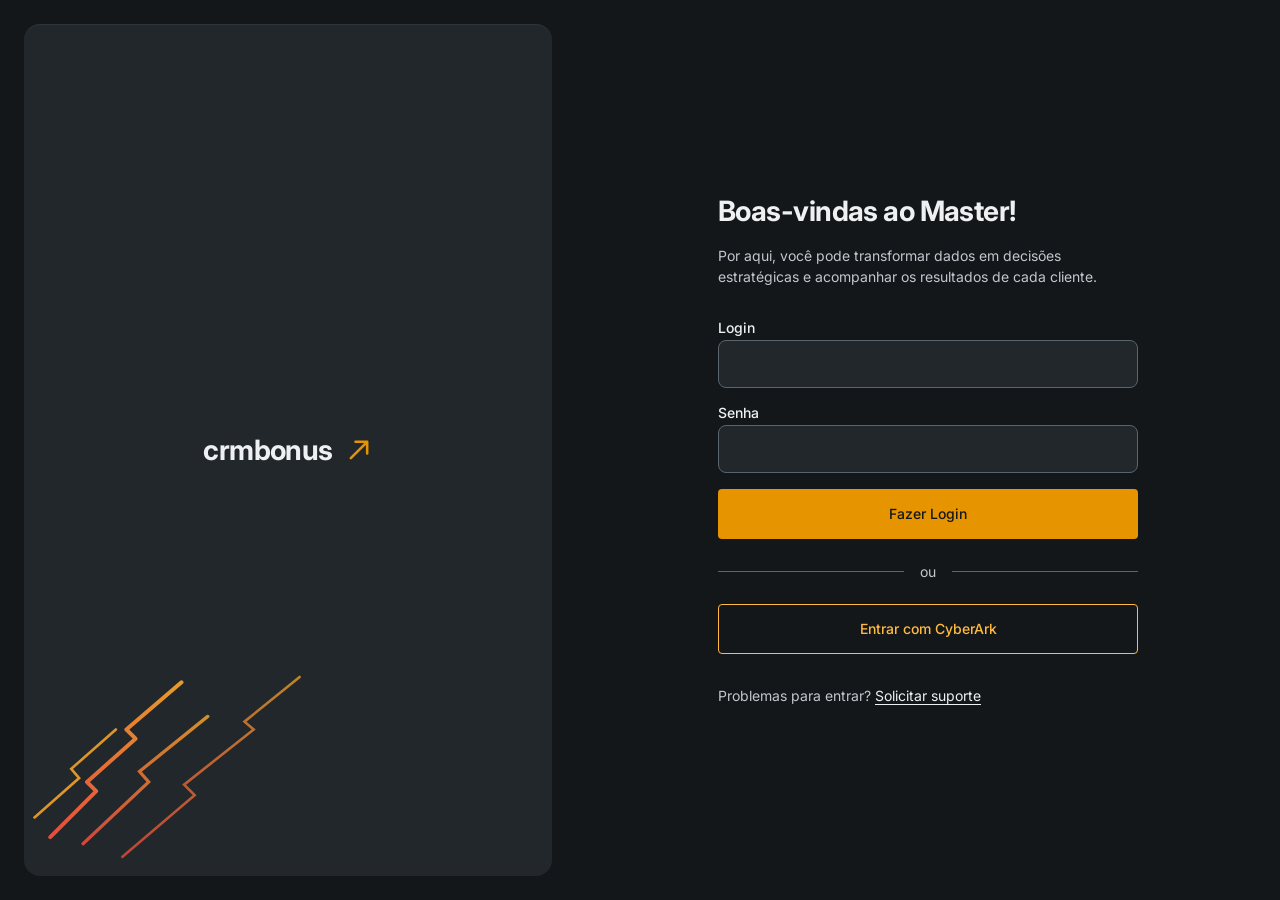
==== commit 4a40cb54: "Add files via upload" ====
--- a/index.html
+++ b/index.html
@@ -1,142 +1,143 @@
 <!DOCTYPE html>
-<html lang="pt-BR" data-theme="light">
+<html lang="pt-BR">
   <head>
     <meta charset="utf-8" />
     <meta name="viewport" content="width=device-width, initial-scale=1" />
-    <title>Entrar — Painel Admin</title>
+    <title>Login — Master</title>
     <link rel="preconnect" href="https://fonts.googleapis.com" />
     <link rel="preconnect" href="https://fonts.gstatic.com" crossorigin />
     <link
       href="https://fonts.googleapis.com/css2?family=Inter:wght@400;500;600;700&display=swap"
       rel="stylesheet"
     />
-    <link rel="stylesheet" href="../Carum - DS - GitHub/css/design-tokens.css" />
-    <link rel="stylesheet" href="../Carum - DS - GitHub/css/theme.css" />
-    <link rel="stylesheet" href="../Carum - DS - GitHub/css/core-components.css" />
-    <link rel="stylesheet" href="../Carum - DS - GitHub/css/components.css" />
+    <link rel="stylesheet" href="ds/css/design-tokens.css" />
+    <link rel="stylesheet" href="ds/css/theme.css" />
+    <link rel="stylesheet" href="ds/css/core-components.css" />
+    <link rel="stylesheet" href="ds/css/components.css" />
     <link rel="stylesheet" href="css/login.css" />
   </head>
   <body class="login-page">
     <div class="login">
-      <aside class="login__hero" aria-hidden="true">
-        <div class="login__hero-bg"></div>
-        <svg
-          class="login__hero-art"
-          viewBox="0 0 800 900"
-          xmlns="http://www.w3.org/2000/svg"
-        >
-          <defs>
-            <linearGradient id="g1" x1="0%" y1="0%" x2="100%" y2="100%">
-              <stop offset="0%" stop-color="#7c4dff" stop-opacity="0.95" />
-              <stop offset="45%" stop-color="#448aff" stop-opacity="0.85" />
-              <stop offset="100%" stop-color="#ff9100" stop-opacity="0.9" />
-            </linearGradient>
-            <linearGradient id="g2" x1="100%" y1="0%" x2="0%" y2="100%">
-              <stop offset="0%" stop-color="#e040fb" stop-opacity="0.7" />
-              <stop offset="100%" stop-color="#00b0ff" stop-opacity="0.5" />
-            </linearGradient>
-            <filter id="blur" x="-20%" y="-20%" width="140%" height="140%">
-              <feGaussianBlur stdDeviation="32" />
-            </filter>
-          </defs>
-          <ellipse cx="220" cy="280" rx="200" ry="180" fill="url(#g2)" filter="url(#blur)" opacity="0.75" />
-          <ellipse cx="520" cy="420" rx="260" ry="220" fill="url(#g1)" filter="url(#blur)" opacity="0.65" />
-          <path
-            d="M120 520 Q380 380 640 560 T760 200"
-            fill="none"
-            stroke="url(#g1)"
-            stroke-width="3"
-            stroke-linecap="round"
-            opacity="0.55"
-          />
-          <path
-            d="M80 360 Q280 200 480 340 Q640 460 720 300"
-            fill="none"
-            stroke="rgba(255,255,255,0.35)"
-            stroke-width="2"
-            stroke-linecap="round"
-          />
-          <circle cx="400" cy="480" r="6" fill="#ff9100" opacity="0.9" />
-          <circle cx="310" cy="380" r="4" fill="#7c4dff" opacity="0.85" />
-          <circle cx="560" cy="340" r="5" fill="#00e5ff" opacity="0.75" />
-        </svg>
+      <aside class="login__brand" aria-label="Marca">
+        <div class="login__brand-card">
+          <div class="login__brand-logo" lang="en">
+            <span class="login__brand-name">crmbonus</span>
+            <svg
+              class="login__brand-mark"
+              width="28"
+              height="28"
+              viewBox="0 0 24 24"
+              fill="none"
+              xmlns="http://www.w3.org/2000/svg"
+              aria-hidden="true"
+            >
+              <path
+                d="M5 19L19 5M19 5H9M19 5V15"
+                stroke="var(--crm-bg-regular-primary-enabled)"
+                stroke-width="2.2"
+                stroke-linecap="round"
+                stroke-linejoin="round"
+              />
+            </svg>
+          </div>
+          <div class="login__brand-deco" aria-hidden="true">
+            <svg class="login__arrows" viewBox="0 0 320 200" xmlns="http://www.w3.org/2000/svg">
+              <defs>
+                <linearGradient id="arr-g" x1="0%" y1="100%" x2="100%" y2="0%">
+                  <stop offset="0%" stop-color="#fc5140" />
+                  <stop offset="100%" stop-color="#fda92b" />
+                </linearGradient>
+              </defs>
+              <path
+                d="M20 170 L55 135 L48 128 L85 95 L78 88 L120 52"
+                stroke="url(#arr-g)"
+                stroke-width="3"
+                fill="none"
+                stroke-linecap="round"
+                stroke-linejoin="round"
+                opacity="0.95"
+              />
+              <path
+                d="M45 175 L95 128 L88 120 L140 78"
+                stroke="url(#arr-g)"
+                stroke-width="2.5"
+                fill="none"
+                stroke-linecap="round"
+                opacity="0.85"
+              />
+              <path
+                d="M75 185 L130 138 L122 130 L175 88 L168 82 L210 48"
+                stroke="url(#arr-g)"
+                stroke-width="2"
+                fill="none"
+                stroke-linecap="round"
+                opacity="0.75"
+              />
+              <path
+                d="M8 155 L42 125 L36 118 L70 88"
+                stroke="#fda92b"
+                stroke-width="2"
+                fill="none"
+                stroke-linecap="round"
+                opacity="0.9"
+              />
+            </svg>
+          </div>
+        </div>
       </aside>
 
       <main class="login__main">
         <div class="login__shell">
           <header class="login__header">
-            <div class="login__logo" lang="en">
-              <span class="login__logo-text">carum</span>
-              <span class="login__logo-dot" aria-hidden="true"></span>
-            </div>
-            <h1 class="login__title">Acesse sua conta</h1>
-            <p class="login__subtitle">Preencha seus dados para entrar no painel.</p>
+            <h1 class="login__title">Boas-vindas ao Master!</h1>
+            <p class="login__subtitle">
+              Por aqui, você pode transformar dados em decisões estratégicas e acompanhar os resultados de
+              cada cliente.
+            </p>
           </header>
 
           <form class="login__form" action="#" method="post">
             <div class="login__field">
-              <label class="login__label" for="email">E-mail</label>
+              <label class="login__label" for="login">Login</label>
               <input
-                id="email"
-                name="email"
-                type="email"
+                id="login"
+                name="login"
+                type="text"
                 class="cc-input login__input"
-                placeholder="Seu e-mail"
                 autocomplete="username"
               />
             </div>
 
             <div class="login__field">
               <label class="login__label" for="password">Senha</label>
-              <div class="login__password-wrap">
-                <input
-                  id="password"
-                  name="password"
-                  type="password"
-                  class="cc-input login__input"
-                  placeholder="Sua senha"
-                  autocomplete="current-password"
-                />
-                <button
-                  type="button"
-                  class="login__toggle-pw"
-                  aria-label="Mostrar ou ocultar senha"
-                  id="togglePw"
-                >
-                  <svg width="20" height="20" viewBox="0 0 24 24" fill="none" aria-hidden="true">
-                    <path
-                      d="M12 5c-5 0-9.27 3.11-10 7 .73 3.89 5 7 10 7s9.27-3.11 10-7c-.73-3.89-5-7-10-7zm0 12a5 5 0 110-10 5 5 0 010 10zm0-8a3 3 0 100 6 3 3 0 000-6z"
-                      fill="currentColor"
-                    />
-                  </svg>
-                </button>
-              </div>
+              <input
+                id="password"
+                name="password"
+                type="password"
+                class="cc-input login__input"
+                autocomplete="current-password"
+              />
             </div>
 
-            <div class="login__row">
-              <a class="login__link" href="#">Esqueci minha senha</a>
+            <button type="submit" class="btn btn--primary btn--solid btn--md login__btn-block">
+              Fazer Login
+            </button>
+
+            <div class="login__divider" role="separator">
+              <span>ou</span>
             </div>
 
-            <button type="submit" class="login__submit">Fazer Login</button>
+            <button type="button" class="btn btn--primary btn--outline btn--md login__btn-block">
+              Entrar com CyberArk
+            </button>
           </form>
 
-          <p class="login__footer">
-            Não tem uma conta?
-            <a class="login__link login__link--inline" href="#">Cadastre-se</a>
+          <p class="login__help">
+            Problemas para entrar?
+            <a class="login__help-link" href="#">Solicitar suporte</a>
           </p>
         </div>
       </main>
     </div>
-
-    <script>
-      (function () {
-        var input = document.getElementById("password");
-        var btn = document.getElementById("togglePw");
-        if (!input || !btn) return;
-        btn.addEventListener("click", function () {
-          input.type = input.type === "password" ? "text" : "password";
-        });
-      })();
-    </script>
   </body>
 </html>
--- a/ds/css/design-tokens.css
+++ b/ds/css/design-tokens.css
@@ -0,0 +1,185 @@
+/**
+ * Design tokens — CRM / carumds
+ *
+ * PRIMITIVOS NUMÉRICOS (FOUNDATIONS — export MCP em 2026):
+ *   https://www.figma.com/design/VYV44XEQJ3vVgfA4QidiU4/Base-Tokens
+ *   fileKey: VYV44XEQJ3vVgfA4QidiU4  ·  coleção: FOUNDATIONS  ·  modo: Tokens
+ *   (63 variáveis FLOAT: spacing, size, radii, border-width, opacity)
+ *
+ * CORES (fonte canónica no Figma — variáveis de cor locais neste ficheiro):
+ *   https://www.figma.com/design/U8QdaJfkk1VaeCNuvylgz9/Color-Tokens
+ *   fileKey: U8QdaJfkk1VaeCNuvylgz9
+ *   Os hex abaixo foram alinhados ao Core-Components; para sincronizar 1:1 com
+ *   o painel Variables do Color-Tokens, usa export do Figma ou MCP quando o
+ *   limite de chamadas do plano o permitir (Starter tem quota baixa de leitura).
+ *
+ * CONSUMO UI: Core-Components (uNFZLPczZwz7co8eiuxScK)
+ *
+ * MAPEAMENTO FIGMA → CSS:
+ *   crm/spacing/xs → --crm-spacing-xs
+ *   (barra `/` → hífen `-`)
+ *
+ * OPACIDADE: valores 0–100 (Figma). Em CSS usar p.ex. opacity: calc(var(--crm-opacity-sm) / 100)
+ */
+
+:root {
+  /* ------------------------------------------------------------------------ */
+  /* Cor — semântica (alvo: Color-Tokens U8QdaJf… — valores vê Core-Components) */
+  /* ------------------------------------------------------------------------ */
+
+  --crm-bg-regular-surface-base-enabled: #14171a;
+  --crm-bg-regular-surface-lower-enabled: #22272b;
+  --crm-fg-on-surface-neutral-moderate: #c0c8ce;
+  --crm-fg-on-surface-neutral-inverse: #14171a;
+  --crm-fg-on-surface-neutral-strong: #eef0f2;
+
+  --crm-border-color-default: #58656f;
+
+  --crm-bg-regular-primary-enabled: #e69400;
+  --crm-bg-regular-primary-hovered: #ffaa11;
+  --crm-bg-regular-primary-pressed: #ffa503;
+  --crm-fg-on-surface-primary-default: #ffbb40;
+  --crm-bg-transparent-primary-hovered: #c37e004d;
+  --crm-bg-transparent-primary-pressed: #cf85004d;
+
+  --crm-bg-regular-surface-inverse-enabled: #eef0f2;
+  --crm-bg-regular-surface-inverse-hovered: #c5ccd3;
+  --crm-bg-regular-surface-inverse-pressed: #d3d8dd;
+  --crm-bg-transparent-surface-inverse-hovered: #c6c8ca80;
+  --crm-bg-transparent-surface-inverse-pressed: #d3d8dd80;
+
+  --crm-bg-regular-critical-enabled: #b31f1f;
+  --crm-bg-regular-critical-hovered: #981a1a;
+  --crm-bg-regular-critical-pressed: #a11c1c;
+  --crm-fg-on-surface-critical-default: #e98080;
+  --crm-fg-on-surface-critical-inverse: #b31f1f;
+  --crm-bg-transparent-critical-hovered: #981a1a4d;
+  --crm-bg-transparent-critical-pressed: #a11c1c4d;
+  --crm-bg-transparent-critical-enabled: #b31f1f33;
+
+  --crm-fg-on-surface-informative-default: #80cde9;
+  --crm-bg-transparent-informative-enabled: #1f8cb333;
+  --crm-fg-on-surface-success-default: #ade187;
+  --crm-bg-transparent-success-enabled: #52922433;
+
+  --brand-colors-white: #ffffff;
+  --brand-colors-gradient-1: #fda92b;
+  --brand-colors-gradient-2: #fda92b;
+  --brand-colors-gradient-3: #fd972d;
+  --brand-colors-gradient-4: #fd8330;
+  --brand-colors-gradient-5: #fc7e31;
+  --brand-colors-gradient-6: #fc7035;
+  --brand-colors-gradient-7: #fc5a3c;
+  --brand-colors-gradient-8: #fc5140;
+
+  /* ------------------------------------------------------------------------ */
+  /* FOUNDATIONS — border-width (Base-Tokens VYV44…)                           */
+  /* ------------------------------------------------------------------------ */
+
+  --crm-border-width-hairline: 1px;
+  --crm-border-width-slim: 2px;
+  --crm-border-width-medium: 4px;
+  --crm-border-width-heavy: 8px;
+
+  /* ------------------------------------------------------------------------ */
+  /* FOUNDATIONS — opacity (0–100)                                            */
+  /* ------------------------------------------------------------------------ */
+
+  --crm-opacity-transparent: 0;
+  --crm-opacity-xs2: 10;
+  --crm-opacity-xs: 20;
+  --crm-opacity-sm: 30;
+  --crm-opacity-md: 40;
+  --crm-opacity-lg: 50;
+  --crm-opacity-xl: 80;
+  --crm-opacity-total: 100;
+  --crm-opacity-state-disabled: 30; /* alias → crm/opacity/sm */
+  --crm-opacity-state-read-only: 50; /* alias → crm/opacity/lg */
+
+  /* Compat (opacity: calc(var(--crm-state-disabled) / 100)) — igual a opacity sm */
+  --crm-state-disabled: 30;
+
+  /* ------------------------------------------------------------------------ */
+  /* FOUNDATIONS — radii (px)                                                   */
+  /* ------------------------------------------------------------------------ */
+
+  --crm-radii-none: 0px;
+  --crm-radii-xs: 2px;
+  --crm-radii-sm: 4px;
+  --crm-radii-md: 8px;
+  --crm-radii-lg: 12px;
+  --crm-radii-xl: 16px;
+  --crm-radii-g: 24px;
+  --crm-radii-full: 999px;
+
+  /* ------------------------------------------------------------------------ */
+  /* FOUNDATIONS — spacing (px)                                               */
+  /* ------------------------------------------------------------------------ */
+
+  --crm-spacing-none: 0px;
+  --crm-spacing-xs3: 2px;
+  --crm-spacing-xs2: 4px;
+  --crm-spacing-xs: 8px;
+  --crm-spacing-sm: 12px;
+  --crm-spacing-md: 16px;
+  --crm-spacing-lg: 24px;
+  --crm-spacing-xl: 32px;
+  --crm-spacing-xl2: 40px;
+  --crm-spacing-xl3: 48px;
+  --crm-spacing-g: 56px;
+  --crm-spacing-xg: 64px;
+  --crm-spacing-xg2: 72px;
+  --crm-spacing-xg3: 80px;
+  --crm-spacing-negative-xs2: -2px;
+  --crm-spacing-negative-xs: -4px;
+  --crm-spacing-negative-sm: -8px;
+  --crm-spacing-negative-md: -12px;
+  --crm-spacing-negative-lg: -16px;
+  --crm-spacing-negative-xl: -24px;
+
+  /* ------------------------------------------------------------------------ */
+  /* FOUNDATIONS — size (px)                                                  */
+  /* ------------------------------------------------------------------------ */
+
+  --crm-size-none: 0px;
+  --crm-size-xs5: 2px;
+  --crm-size-xs4: 4px;
+  --crm-size-xs3: 8px;
+  --crm-size-xs2: 12px;
+  --crm-size-xs: 16px;
+  --crm-size-sm: 20px;
+  --crm-size-md: 24px;
+  --crm-size-lg: 32px;
+  --crm-size-xl: 40px;
+  --crm-size-xl2: 48px;
+  --crm-size-xl3: 56px;
+  --crm-size-g: 64px;
+  --crm-size-xg: 72px;
+  --crm-size-xg2: 80px;
+  --crm-size-xg3: 96px;
+
+  --crm-size-icon-xs: 12px;
+  --crm-size-icon-sm: 16px;
+  --crm-size-icon-md: 24px;
+  --crm-size-icon-lg: 32px;
+  --crm-size-icon-xl: 40px;
+
+  /* ------------------------------------------------------------------------ */
+  /* Tipografia (não listada em FOUNDATIONS deste ficheiro — mantida do DS)    */
+  /* ------------------------------------------------------------------------ */
+
+  --crm-font-family-brand: "Inter", ui-sans-serif, system-ui, -apple-system, "Segoe UI", Roboto, Helvetica, Arial, sans-serif;
+  --crm-font-size-sm: 14px;
+  --crm-line-height-sm: 20px;
+  --crm-font-weight-regular: 400;
+  --crm-font-weight-medium: 500;
+  --crm-font-weight-bold: 700;
+  --crm-letter-spacing-default: 0;
+
+  /* ------------------------------------------------------------------------ */
+  /* Aliases de produto                                                         */
+  /* ------------------------------------------------------------------------ */
+
+  --color-canvas: var(--crm-bg-regular-surface-base-enabled);
+  --transition-interaction: color 0.15s ease, background-color 0.15s ease, border-color 0.15s ease, opacity 0.15s ease;
+}
--- a/ds/css/theme.css
+++ b/ds/css/theme.css
@@ -0,0 +1,53 @@
+/**
+ * Tema claro — sobrescreve tokens semânticos (design-tokens.css).
+ * Ativar com <html data-theme="light">.
+ */
+
+[data-theme="light"] {
+  --crm-bg-regular-surface-base-enabled: #eceff1;
+  --crm-bg-regular-surface-lower-enabled: #ffffff;
+  --crm-fg-on-surface-neutral-moderate: #5c656d;
+  --crm-fg-on-surface-neutral-inverse: #ffffff;
+  --crm-fg-on-surface-neutral-strong: #1c2127;
+  --crm-border-color-default: #c5ccd3;
+
+  --crm-bg-regular-primary-enabled: #e69400;
+  --crm-bg-regular-primary-hovered: #d88700;
+  --crm-bg-regular-primary-pressed: #c77a00;
+  --crm-fg-on-surface-primary-default: #8a5000;
+  --crm-bg-transparent-primary-hovered: #e6940026;
+  --crm-bg-transparent-primary-pressed: #e6940033;
+
+  --crm-bg-regular-surface-inverse-enabled: #2d3339;
+  --crm-bg-regular-surface-inverse-hovered: #3d444c;
+  --crm-bg-regular-surface-inverse-pressed: #4a525c;
+  --crm-bg-transparent-surface-inverse-hovered: #2d333926;
+  --crm-bg-transparent-surface-inverse-pressed: #2d333933;
+
+  --crm-bg-regular-critical-enabled: #c62828;
+  --crm-bg-regular-critical-hovered: #b71c1c;
+  --crm-bg-regular-critical-pressed: #a31515;
+  --crm-fg-on-surface-critical-default: #c62828;
+  --crm-fg-on-surface-critical-inverse: #ffffff;
+  --crm-bg-transparent-critical-hovered: #c6282826;
+  --crm-bg-transparent-critical-pressed: #c6282833;
+  --crm-bg-transparent-critical-enabled: #c628281a;
+
+  --crm-fg-on-surface-informative-default: #0277bd;
+  --crm-bg-transparent-informative-enabled: #0277bd1a;
+  --crm-fg-on-surface-success-default: #2e7d32;
+  --crm-bg-transparent-success-enabled: #2e7d321a;
+
+  --color-canvas: var(--crm-bg-regular-surface-base-enabled);
+}
+
+/* Shell MD: elevação mais suave em superfícies claras */
+[data-theme="light"] {
+  --md-elevation-1: 0 1px 2px rgba(60, 64, 67, 0.12), 0 1px 3px 1px rgba(60, 64, 67, 0.08);
+  --md-elevation-2: 0 1px 3px rgba(60, 64, 67, 0.14), 0 4px 8px 3px rgba(60, 64, 67, 0.08);
+  --md-elevation-3: 0 4px 8px 3px rgba(60, 64, 67, 0.12), 0 1px 3px rgba(60, 64, 67, 0.1);
+}
+
+[data-theme="light"] .md-scrim {
+  background: rgba(0, 0, 0, 0.32);
+}
--- a/ds/css/core-components.css
+++ b/ds/css/core-components.css
@@ -0,0 +1,276 @@
+/**
+ * Core Components — botão texto (Fill / Outline / Ghost × Brand / Neutral / Danger)
+ * Ficheiro: Core-Components (uNFZLPczZwz7co8eiuxScK), component set "Button" (28:57508)
+ * Tamanhos alinhados ao Figma: Extra Small = 32px, Small = 40px, Medium = 48px altura.
+ * Importar depois de design-tokens.css
+ */
+
+/* -------------------------------------------------------------------------- */
+/* Base                                                                      */
+/* -------------------------------------------------------------------------- */
+
+.btn {
+  box-sizing: border-box;
+  display: inline-flex;
+  align-items: center;
+  justify-content: center;
+  gap: var(--crm-spacing-xs);
+  margin: 0;
+  font-family: var(--crm-font-family-brand);
+  font-weight: var(--crm-font-weight-medium);
+  font-size: var(--crm-font-size-sm);
+  line-height: var(--crm-line-height-sm);
+  letter-spacing: var(--crm-letter-spacing-default);
+  text-decoration: none;
+  white-space: nowrap;
+  cursor: pointer;
+  user-select: none;
+  border-style: solid;
+  border-width: var(--crm-border-width-hairline);
+  border-radius: var(--crm-radii-sm);
+  transition: var(--transition-interaction);
+}
+
+.btn:focus {
+  outline: none;
+}
+
+.btn:focus-visible {
+  outline: 2px solid currentColor;
+  outline-offset: 2px;
+}
+
+.btn:disabled,
+.btn[aria-disabled="true"] {
+  cursor: not-allowed;
+  opacity: calc(var(--crm-state-disabled) / 100);
+}
+
+/* -------------------------------------------------------------------------- */
+/* Tamanhos (Medium / Small / Extra Small)                                     */
+/* -------------------------------------------------------------------------- */
+
+.btn--md {
+  min-height: var(--crm-size-xl2);
+  padding: calc((var(--crm-size-xl2) - var(--crm-line-height-sm)) / 2) var(--crm-spacing-md);
+}
+
+.btn--sm {
+  min-height: var(--crm-size-xl);
+  padding: calc((var(--crm-size-xl) - var(--crm-line-height-sm)) / 2) var(--crm-spacing-md);
+}
+
+.btn--xs {
+  min-height: var(--crm-size-lg);
+  padding: calc((var(--crm-size-lg) - var(--crm-line-height-sm)) / 2) var(--crm-spacing-md);
+}
+
+.btn--icon.btn--md {
+  width: var(--crm-size-xl2);
+  min-width: var(--crm-size-xl2);
+  padding: 0;
+}
+
+.btn--icon.btn--sm {
+  width: var(--crm-size-xl);
+  min-width: var(--crm-size-xl);
+  padding: 0;
+}
+
+.btn--icon.btn--xs {
+  width: var(--crm-size-lg);
+  min-width: var(--crm-size-lg);
+  padding: 0;
+}
+
+.btn__icon {
+  flex-shrink: 0;
+  width: var(--crm-size-icon-sm);
+  height: var(--crm-size-icon-sm);
+}
+
+/* -------------------------------------------------------------------------- */
+/* Brand — Fill (solid)                                                       */
+/* -------------------------------------------------------------------------- */
+
+.btn--primary.btn--solid {
+  background-color: var(--crm-bg-regular-primary-enabled);
+  color: var(--crm-fg-on-surface-neutral-inverse);
+  border-color: transparent;
+}
+
+.btn--primary.btn--solid:hover:not(:disabled):not([aria-disabled="true"]) {
+  background-color: var(--crm-bg-regular-primary-hovered);
+}
+
+.btn--primary.btn--solid:active:not(:disabled):not([aria-disabled="true"]) {
+  background-color: var(--crm-bg-regular-primary-pressed);
+}
+
+/* -------------------------------------------------------------------------- */
+/* Brand — Outline                                                           */
+/* -------------------------------------------------------------------------- */
+
+.btn--primary.btn--outline {
+  background-color: transparent;
+  color: var(--crm-fg-on-surface-primary-default);
+  border-color: var(--crm-fg-on-surface-primary-default);
+}
+
+.btn--primary.btn--outline:hover:not(:disabled):not([aria-disabled="true"]) {
+  background-color: var(--crm-bg-regular-primary-hovered);
+  color: var(--crm-fg-on-surface-neutral-inverse);
+  border-color: var(--crm-fg-on-surface-primary-default);
+}
+
+.btn--primary.btn--outline:active:not(:disabled):not([aria-disabled="true"]) {
+  background-color: var(--crm-bg-regular-primary-pressed);
+  color: var(--crm-fg-on-surface-neutral-inverse);
+  border-color: var(--crm-fg-on-surface-primary-default);
+}
+
+/* -------------------------------------------------------------------------- */
+/* Brand — Ghost                                                              */
+/* -------------------------------------------------------------------------- */
+
+.btn--primary.btn--ghost {
+  background-color: transparent;
+  color: var(--crm-fg-on-surface-primary-default);
+  border-color: transparent;
+}
+
+.btn--primary.btn--ghost:hover:not(:disabled):not([aria-disabled="true"]) {
+  background-color: var(--crm-bg-transparent-primary-hovered);
+}
+
+.btn--primary.btn--ghost:active:not(:disabled):not([aria-disabled="true"]) {
+  background-color: var(--crm-bg-transparent-primary-pressed);
+}
+
+/* -------------------------------------------------------------------------- */
+/* Neutral — Fill                                                            */
+/* -------------------------------------------------------------------------- */
+
+.btn--neutral.btn--solid {
+  background-color: var(--crm-bg-regular-surface-inverse-enabled);
+  color: var(--crm-fg-on-surface-neutral-inverse);
+  border-color: transparent;
+}
+
+.btn--neutral.btn--solid:hover:not(:disabled):not([aria-disabled="true"]) {
+  background-color: var(--crm-bg-regular-surface-inverse-hovered);
+}
+
+.btn--neutral.btn--solid:active:not(:disabled):not([aria-disabled="true"]) {
+  background-color: var(--crm-bg-regular-surface-inverse-pressed);
+}
+
+/* -------------------------------------------------------------------------- */
+/* Neutral — Outline                                                         */
+/* -------------------------------------------------------------------------- */
+
+.btn--neutral.btn--outline {
+  background-color: transparent;
+  color: var(--crm-fg-on-surface-neutral-strong);
+  border-color: var(--crm-fg-on-surface-neutral-strong);
+}
+
+.btn--neutral.btn--outline:hover:not(:disabled):not([aria-disabled="true"]) {
+  background-color: var(--crm-bg-regular-surface-inverse-hovered);
+  color: var(--crm-fg-on-surface-neutral-inverse);
+  border-color: var(--crm-fg-on-surface-neutral-strong);
+}
+
+.btn--neutral.btn--outline:active:not(:disabled):not([aria-disabled="true"]) {
+  background-color: var(--crm-bg-regular-surface-inverse-pressed);
+  color: var(--crm-fg-on-surface-neutral-inverse);
+  border-color: var(--crm-fg-on-surface-neutral-strong);
+}
+
+/* -------------------------------------------------------------------------- */
+/* Neutral — Ghost                                                            */
+/* -------------------------------------------------------------------------- */
+
+.btn--neutral.btn--ghost {
+  background-color: transparent;
+  color: var(--crm-fg-on-surface-neutral-strong);
+  border-color: transparent;
+}
+
+.btn--neutral.btn--ghost:hover:not(:disabled):not([aria-disabled="true"]) {
+  background-color: var(--crm-bg-transparent-surface-inverse-hovered);
+}
+
+.btn--neutral.btn--ghost:active:not(:disabled):not([aria-disabled="true"]) {
+  background-color: var(--crm-bg-transparent-surface-inverse-pressed);
+}
+
+/* -------------------------------------------------------------------------- */
+/* Danger — Fill                                                              */
+/* -------------------------------------------------------------------------- */
+
+.btn--danger.btn--solid {
+  background-color: var(--crm-bg-regular-critical-enabled);
+  color: var(--crm-fg-on-surface-neutral-strong);
+  border-color: transparent;
+}
+
+.btn--danger.btn--solid:hover:not(:disabled):not([aria-disabled="true"]) {
+  background-color: var(--crm-bg-regular-critical-hovered);
+}
+
+.btn--danger.btn--solid:active:not(:disabled):not([aria-disabled="true"]) {
+  background-color: var(--crm-bg-regular-critical-pressed);
+}
+
+/* -------------------------------------------------------------------------- */
+/* Danger — Outline                                                           */
+/* -------------------------------------------------------------------------- */
+
+.btn--danger.btn--outline {
+  background-color: transparent;
+  color: var(--crm-fg-on-surface-critical-default);
+  border-color: var(--crm-fg-on-surface-critical-default);
+}
+
+.btn--danger.btn--outline:hover:not(:disabled):not([aria-disabled="true"]) {
+  background-color: var(--crm-bg-regular-critical-hovered);
+  color: var(--crm-fg-on-surface-neutral-strong);
+  border-color: var(--crm-bg-regular-critical-enabled);
+}
+
+.btn--danger.btn--outline:active:not(:disabled):not([aria-disabled="true"]) {
+  background-color: var(--crm-bg-regular-critical-pressed);
+  color: var(--crm-fg-on-surface-neutral-strong);
+  border-color: var(--crm-bg-regular-critical-enabled);
+}
+
+/* -------------------------------------------------------------------------- */
+/* Danger — Ghost                                                             */
+/* -------------------------------------------------------------------------- */
+
+.btn--danger.btn--ghost {
+  background-color: transparent;
+  color: var(--crm-fg-on-surface-critical-default);
+  border-color: transparent;
+}
+
+.btn--danger.btn--ghost:hover:not(:disabled):not([aria-disabled="true"]) {
+  background-color: var(--crm-bg-transparent-critical-hovered);
+}
+
+.btn--danger.btn--ghost:active:not(:disabled):not([aria-disabled="true"]) {
+  background-color: var(--crm-bg-transparent-critical-pressed);
+}
+
+/* -------------------------------------------------------------------------- */
+/* Preview                                                                   */
+/* -------------------------------------------------------------------------- */
+
+.ds-preview {
+  background-color: var(--crm-bg-regular-surface-base-enabled);
+  color: var(--crm-fg-on-surface-neutral-moderate);
+  min-height: 100vh;
+  padding: var(--crm-spacing-md);
+  font-family: var(--crm-font-family-brand);
+}
--- a/ds/css/components.css
+++ b/ds/css/components.css
@@ -0,0 +1,1175 @@
+/**
+ * Core Components — restantes peças do DS (prefixo .cc-)
+ * Alinhado aos tokens CRM; variantes simplificadas para HTML nativo.
+ */
+
+/* -------------------------------------------------------------------------- */
+/* Layout showcase                                                           */
+/* -------------------------------------------------------------------------- */
+
+.cc-showcase-layout {
+  display: grid;
+  grid-template-columns: minmax(200px, 260px) 1fr;
+  gap: var(--crm-spacing-md);
+  align-items: start;
+  max-width: 1400px;
+  margin: 0 auto;
+  padding: var(--crm-spacing-md);
+}
+
+.cc-nav {
+  position: sticky;
+  top: var(--crm-spacing-md);
+  font-family: var(--crm-font-family-brand);
+  font-size: 12px;
+  max-height: calc(100vh - 32px);
+  overflow: auto;
+  padding: var(--crm-spacing-xs);
+  border: var(--crm-border-width-hairline) solid var(--crm-border-color-default);
+  border-radius: var(--crm-radii-md);
+  background: var(--crm-bg-regular-surface-lower-enabled);
+}
+
+.cc-nav a {
+  display: block;
+  padding: 6px 8px;
+  color: var(--crm-fg-on-surface-neutral-moderate);
+  text-decoration: none;
+  border-radius: var(--crm-radii-sm);
+}
+
+.cc-nav a:hover {
+  color: var(--crm-fg-on-surface-neutral-strong);
+  background: color-mix(in srgb, var(--crm-fg-on-surface-neutral-strong) 8%, transparent);
+}
+
+.cc-nav__group {
+  font-weight: var(--crm-font-weight-bold);
+  color: var(--crm-fg-on-surface-neutral-strong);
+  padding: 8px 8px 4px;
+  margin-top: var(--crm-spacing-xs);
+}
+
+.cc-nav__group:first-child {
+  margin-top: 0;
+}
+
+.cc-section-title {
+  font-family: var(--crm-font-family-brand);
+  font-weight: var(--crm-font-weight-bold);
+  font-size: 18px;
+  color: var(--crm-fg-on-surface-neutral-strong);
+  margin: 0 0 var(--crm-spacing-md);
+  padding-bottom: var(--crm-spacing-xs);
+  border-bottom: 1px solid var(--crm-border-color-default);
+}
+
+.cc-demo {
+  margin-bottom: var(--crm-spacing-md);
+}
+
+.cc-demo__label {
+  font-size: 12px;
+  color: var(--crm-fg-on-surface-neutral-moderate);
+  margin-bottom: var(--crm-spacing-xs);
+}
+
+.cc-row {
+  display: flex;
+  flex-wrap: wrap;
+  gap: var(--crm-spacing-xs);
+  align-items: center;
+}
+
+/* -------------------------------------------------------------------------- */
+/* Accordion                                                                  */
+/* -------------------------------------------------------------------------- */
+
+.cc-accordion {
+  border: var(--crm-border-width-hairline) solid var(--crm-border-color-default);
+  border-radius: var(--crm-radii-md);
+  background: var(--crm-bg-regular-surface-lower-enabled);
+  max-width: 480px;
+}
+
+.cc-accordion__trigger {
+  list-style: none;
+  cursor: pointer;
+  padding: var(--crm-spacing-md);
+  font-family: var(--crm-font-family-brand);
+  font-weight: var(--crm-font-weight-medium);
+  font-size: var(--crm-font-size-sm);
+  color: var(--crm-fg-on-surface-neutral-strong);
+}
+
+.cc-accordion__trigger::-webkit-details-marker {
+  display: none;
+}
+
+.cc-accordion__panel {
+  padding: 0 var(--crm-spacing-md) var(--crm-spacing-md);
+  font-size: var(--crm-font-size-sm);
+  line-height: var(--crm-line-height-sm);
+  color: var(--crm-fg-on-surface-neutral-moderate);
+  border-top: var(--crm-border-width-hairline) solid var(--crm-border-color-default);
+}
+
+.cc-accordion + .cc-accordion {
+  margin-top: var(--crm-spacing-xs);
+}
+
+/* -------------------------------------------------------------------------- */
+/* Alert                                                                      */
+/* -------------------------------------------------------------------------- */
+
+.cc-alert {
+  display: flex;
+  gap: var(--crm-spacing-xs);
+  align-items: flex-start;
+  padding: var(--crm-spacing-md);
+  border-radius: var(--crm-radii-md);
+  border: var(--crm-border-width-hairline) solid var(--crm-border-color-default);
+  max-width: 560px;
+  font-family: var(--crm-font-family-brand);
+  font-size: var(--crm-font-size-sm);
+  line-height: var(--crm-line-height-sm);
+}
+
+.cc-alert__title {
+  font-weight: var(--crm-font-weight-bold);
+  margin: 0 0 4px;
+}
+
+.cc-alert__body {
+  margin: 0;
+  font-weight: var(--crm-font-weight-regular);
+  opacity: 0.95;
+}
+
+.cc-alert--default {
+  background: var(--crm-bg-regular-surface-lower-enabled);
+  color: var(--crm-fg-on-surface-neutral-strong);
+}
+
+.cc-alert--informative {
+  background: var(--crm-bg-transparent-informative-enabled);
+  color: var(--crm-fg-on-surface-informative-default);
+  border-color: color-mix(in srgb, var(--crm-fg-on-surface-informative-default) 35%, transparent);
+}
+
+.cc-alert--success {
+  background: var(--crm-bg-transparent-success-enabled);
+  color: var(--crm-fg-on-surface-success-default);
+  border-color: color-mix(in srgb, var(--crm-fg-on-surface-success-default) 35%, transparent);
+}
+
+.cc-alert--critical {
+  background: var(--crm-bg-transparent-critical-enabled);
+  color: var(--crm-fg-on-surface-critical-default);
+  border-color: color-mix(in srgb, var(--crm-fg-on-surface-critical-default) 35%, transparent);
+}
+
+/* -------------------------------------------------------------------------- */
+/* Avatar                                                                     */
+/* -------------------------------------------------------------------------- */
+
+.cc-avatar {
+  display: inline-flex;
+  align-items: center;
+  justify-content: center;
+  border-radius: var(--crm-radii-full);
+  background: var(--crm-border-color-default);
+  color: var(--crm-fg-on-surface-neutral-strong);
+  font-family: var(--crm-font-family-brand);
+  font-weight: var(--crm-font-weight-medium);
+  font-size: var(--crm-font-size-sm);
+  overflow: hidden;
+  flex-shrink: 0;
+}
+
+.cc-avatar--sm {
+  width: var(--crm-size-sm);
+  height: var(--crm-size-sm);
+  font-size: 10px;
+}
+
+.cc-avatar--md {
+  width: var(--crm-size-lg);
+  height: var(--crm-size-lg);
+  font-size: 12px;
+}
+
+.cc-avatar--lg {
+  width: var(--crm-size-xl);
+  height: var(--crm-size-xl);
+  font-size: var(--crm-font-size-sm);
+}
+
+.cc-avatar img {
+  width: 100%;
+  height: 100%;
+  object-fit: cover;
+}
+
+.cc-avatar-stack {
+  display: flex;
+}
+
+.cc-avatar-stack .cc-avatar {
+  margin-left: -8px;
+  border: 2px solid var(--crm-bg-regular-surface-base-enabled);
+}
+
+.cc-avatar-stack .cc-avatar:first-child {
+  margin-left: 0;
+}
+
+/* -------------------------------------------------------------------------- */
+/* Badge                                                                      */
+/* -------------------------------------------------------------------------- */
+
+.cc-badge {
+  display: inline-flex;
+  align-items: center;
+  justify-content: center;
+  min-width: 20px;
+  height: 20px;
+  padding: 0 6px;
+  border-radius: var(--crm-radii-full);
+  font-family: var(--crm-font-family-brand);
+  font-size: 11px;
+  font-weight: var(--crm-font-weight-medium);
+  line-height: 1;
+  background: var(--crm-bg-regular-primary-enabled);
+  color: var(--crm-fg-on-surface-neutral-inverse);
+}
+
+.cc-badge--neutral {
+  background: var(--crm-bg-regular-surface-inverse-enabled);
+  color: var(--crm-fg-on-surface-neutral-inverse);
+}
+
+.cc-badge--critical {
+  background: var(--crm-bg-regular-critical-enabled);
+  color: var(--crm-fg-on-surface-neutral-strong);
+}
+
+/* -------------------------------------------------------------------------- */
+/* Breadcrumb                                                                 */
+/* -------------------------------------------------------------------------- */
+
+.cc-breadcrumb {
+  font-family: var(--crm-font-family-brand);
+  font-size: var(--crm-font-size-sm);
+  color: var(--crm-fg-on-surface-neutral-moderate);
+}
+
+.cc-breadcrumb ol {
+  display: flex;
+  flex-wrap: wrap;
+  gap: var(--crm-spacing-xs);
+  list-style: none;
+  margin: 0;
+  padding: 0;
+  align-items: center;
+}
+
+.cc-breadcrumb li:not(:last-child)::after {
+  content: "/";
+  margin-left: var(--crm-spacing-xs);
+  opacity: 0.5;
+}
+
+.cc-breadcrumb a {
+  color: var(--crm-fg-on-surface-primary-default);
+  text-decoration: none;
+}
+
+.cc-breadcrumb a:hover {
+  text-decoration: underline;
+}
+
+/* -------------------------------------------------------------------------- */
+/* Checkbox & Radio                                                           */
+/* -------------------------------------------------------------------------- */
+
+.cc-check,
+.cc-radio {
+  display: inline-flex;
+  align-items: center;
+  gap: var(--crm-spacing-xs);
+  font-family: var(--crm-font-family-brand);
+  font-size: var(--crm-font-size-sm);
+  color: var(--crm-fg-on-surface-neutral-strong);
+  cursor: pointer;
+}
+
+.cc-check input,
+.cc-radio input {
+  width: 16px;
+  height: 16px;
+  accent-color: var(--crm-bg-regular-primary-enabled);
+  cursor: pointer;
+}
+
+.cc-fieldset {
+  border: var(--crm-border-width-hairline) solid var(--crm-border-color-default);
+  border-radius: var(--crm-radii-md);
+  padding: var(--crm-spacing-md);
+  font-family: var(--crm-font-family-brand);
+}
+
+.cc-fieldset legend {
+  padding: 0 6px;
+  font-size: var(--crm-font-size-sm);
+  font-weight: var(--crm-font-weight-medium);
+  color: var(--crm-fg-on-surface-neutral-strong);
+}
+
+.cc-fieldset__group {
+  display: flex;
+  flex-direction: column;
+  gap: var(--crm-spacing-xs);
+  margin-top: var(--crm-spacing-xs);
+}
+
+/* -------------------------------------------------------------------------- */
+/* Coach mark                                                                 */
+/* -------------------------------------------------------------------------- */
+
+.cc-coach {
+  position: relative;
+  display: inline-block;
+  max-width: 280px;
+  padding: var(--crm-spacing-md);
+  border-radius: var(--crm-radii-md);
+  background: var(--crm-bg-regular-surface-inverse-enabled);
+  color: var(--crm-fg-on-surface-neutral-inverse);
+  font-family: var(--crm-font-family-brand);
+  font-size: var(--crm-font-size-sm);
+  box-shadow: 0 8px 24px rgba(0, 0, 0, 0.35);
+}
+
+.cc-coach::after {
+  content: "";
+  position: absolute;
+  bottom: -6px;
+  left: 24px;
+  border: 6px solid transparent;
+  border-top-color: var(--crm-bg-regular-surface-inverse-enabled);
+}
+
+/* -------------------------------------------------------------------------- */
+/* Date input + mini calendar (visual)                                        */
+/* -------------------------------------------------------------------------- */
+
+.cc-date-field {
+  display: inline-flex;
+  align-items: center;
+  gap: var(--crm-spacing-xs);
+  padding: 10px var(--crm-spacing-md);
+  min-height: var(--crm-size-xl);
+  border: var(--crm-border-width-hairline) solid var(--crm-border-color-default);
+  border-radius: var(--crm-radii-sm);
+  background: var(--crm-bg-regular-surface-lower-enabled);
+  color: var(--crm-fg-on-surface-neutral-strong);
+  font-family: var(--crm-font-family-brand);
+  font-size: var(--crm-font-size-sm);
+}
+
+.cc-calendar {
+  display: grid;
+  grid-template-columns: repeat(7, 32px);
+  gap: 4px;
+  padding: var(--crm-spacing-md);
+  border-radius: var(--crm-radii-md);
+  border: var(--crm-border-width-hairline) solid var(--crm-border-color-default);
+  background: var(--crm-bg-regular-surface-lower-enabled);
+  max-width: fit-content;
+  font-family: var(--crm-font-family-brand);
+  font-size: 11px;
+  color: var(--crm-fg-on-surface-neutral-moderate);
+}
+
+.cc-calendar span {
+  text-align: center;
+  padding: 4px 0;
+}
+
+.cc-calendar button {
+  height: 28px;
+  border: none;
+  border-radius: var(--crm-radii-sm);
+  background: transparent;
+  color: var(--crm-fg-on-surface-neutral-strong);
+  cursor: pointer;
+  font: inherit;
+}
+
+.cc-calendar button:hover {
+  background: var(--crm-bg-transparent-surface-inverse-hovered);
+}
+
+.cc-calendar button.is-active {
+  background: var(--crm-bg-regular-primary-enabled);
+  color: var(--crm-fg-on-surface-neutral-inverse);
+}
+
+/* -------------------------------------------------------------------------- */
+/* Dialog                                                                     */
+/* -------------------------------------------------------------------------- */
+
+.cc-dialog::backdrop {
+  background: rgba(0, 0, 0, 0.55);
+}
+
+.cc-dialog[open] {
+  border: var(--crm-border-width-hairline) solid var(--crm-border-color-default);
+  border-radius: var(--crm-radii-md);
+  padding: var(--crm-spacing-md);
+  background: var(--crm-bg-regular-surface-lower-enabled);
+  color: var(--crm-fg-on-surface-neutral-strong);
+  font-family: var(--crm-font-family-brand);
+  max-width: 400px;
+}
+
+.cc-dialog h2 {
+  margin: 0 0 var(--crm-spacing-xs);
+  font-size: 16px;
+}
+
+.cc-dialog p {
+  margin: 0 0 var(--crm-spacing-md);
+  font-size: var(--crm-font-size-sm);
+  color: var(--crm-fg-on-surface-neutral-moderate);
+}
+
+/* -------------------------------------------------------------------------- */
+/* Drawer                                                                     */
+/* -------------------------------------------------------------------------- */
+
+.cc-drawer-demo {
+  position: relative;
+  height: 200px;
+  border: var(--crm-border-width-hairline) dashed var(--crm-border-color-default);
+  border-radius: var(--crm-radii-md);
+  overflow: hidden;
+  background: var(--crm-bg-regular-surface-base-enabled);
+}
+
+.cc-drawer {
+  position: absolute;
+  top: 0;
+  right: 0;
+  height: 100%;
+  width: min(280px, 80%);
+  background: var(--crm-bg-regular-surface-lower-enabled);
+  border-left: var(--crm-border-width-hairline) solid var(--crm-border-color-default);
+  padding: var(--crm-spacing-md);
+  font-family: var(--crm-font-family-brand);
+  font-size: var(--crm-font-size-sm);
+  color: var(--crm-fg-on-surface-neutral-strong);
+  transform: translateX(100%);
+  transition: transform 0.2s ease;
+}
+
+.cc-drawer.is-open {
+  transform: translateX(0);
+}
+
+/* -------------------------------------------------------------------------- */
+/* Dropdown                                                                   */
+/* -------------------------------------------------------------------------- */
+
+.cc-dropdown {
+  position: relative;
+  display: inline-block;
+  font-family: var(--crm-font-family-brand);
+}
+
+.cc-dropdown__menu {
+  position: absolute;
+  top: calc(100% + 4px);
+  left: 0;
+  min-width: 200px;
+  padding: var(--crm-spacing-xs) 0;
+  margin: 0;
+  list-style: none;
+  background: var(--crm-bg-regular-surface-lower-enabled);
+  border: var(--crm-border-width-hairline) solid var(--crm-border-color-default);
+  border-radius: var(--crm-radii-sm);
+  box-shadow: 0 8px 24px rgba(0, 0, 0, 0.25);
+  z-index: 2;
+}
+
+.cc-dropdown__menu[hidden] {
+  display: none !important;
+}
+
+.cc-dropdown__menu button {
+  display: block;
+  width: 100%;
+  text-align: left;
+  padding: 8px var(--crm-spacing-md);
+  border: none;
+  background: none;
+  color: var(--crm-fg-on-surface-neutral-strong);
+  font: inherit;
+  cursor: pointer;
+}
+
+.cc-dropdown__menu button:hover {
+  background: var(--crm-bg-transparent-surface-inverse-hovered);
+}
+
+/* -------------------------------------------------------------------------- */
+/* Empty state                                                                */
+/* -------------------------------------------------------------------------- */
+
+.cc-empty {
+  text-align: center;
+  padding: calc(var(--crm-spacing-md) * 2);
+  max-width: 360px;
+  font-family: var(--crm-font-family-brand);
+}
+
+.cc-empty__icon {
+  width: 48px;
+  height: 48px;
+  margin: 0 auto var(--crm-spacing-md);
+  border-radius: var(--crm-radii-md);
+  background: var(--crm-bg-regular-surface-lower-enabled);
+  border: var(--crm-border-width-hairline) solid var(--crm-border-color-default);
+}
+
+.cc-empty h3 {
+  margin: 0 0 var(--crm-spacing-xs);
+  font-size: 16px;
+  color: var(--crm-fg-on-surface-neutral-strong);
+}
+
+.cc-empty p {
+  margin: 0;
+  font-size: var(--crm-font-size-sm);
+  color: var(--crm-fg-on-surface-neutral-moderate);
+}
+
+/* -------------------------------------------------------------------------- */
+/* File upload                                                                */
+/* -------------------------------------------------------------------------- */
+
+.cc-upload {
+  display: flex;
+  flex-direction: column;
+  align-items: center;
+  justify-content: center;
+  gap: var(--crm-spacing-xs);
+  padding: calc(var(--crm-spacing-md) * 2);
+  max-width: 400px;
+  border: 2px dashed var(--crm-border-color-default);
+  border-radius: var(--crm-radii-md);
+  background: color-mix(in srgb, var(--crm-bg-regular-surface-lower-enabled) 80%, transparent);
+  font-family: var(--crm-font-family-brand);
+  font-size: var(--crm-font-size-sm);
+  color: var(--crm-fg-on-surface-neutral-moderate);
+}
+
+.cc-upload strong {
+  color: var(--crm-fg-on-surface-neutral-strong);
+}
+
+/* -------------------------------------------------------------------------- */
+/* Pagination                                                                 */
+/* -------------------------------------------------------------------------- */
+
+.cc-pagination {
+  display: flex;
+  align-items: center;
+  gap: 4px;
+  font-family: var(--crm-font-family-brand);
+}
+
+.cc-pagination a,
+.cc-pagination span {
+  display: inline-flex;
+  min-width: 32px;
+  height: 32px;
+  align-items: center;
+  justify-content: center;
+  padding: 0 6px;
+  border-radius: var(--crm-radii-sm);
+  font-size: var(--crm-font-size-sm);
+  text-decoration: none;
+  color: var(--crm-fg-on-surface-neutral-strong);
+  border: var(--crm-border-width-hairline) solid transparent;
+}
+
+.cc-pagination a:hover {
+  background: var(--crm-bg-regular-surface-lower-enabled);
+}
+
+.cc-pagination .is-current {
+  background: var(--crm-bg-regular-primary-enabled);
+  color: var(--crm-fg-on-surface-neutral-inverse);
+}
+
+/* -------------------------------------------------------------------------- */
+/* Popover                                                                    */
+/* -------------------------------------------------------------------------- */
+
+.cc-popover-wrap {
+  position: relative;
+  display: inline-block;
+}
+
+.cc-popover {
+  position: absolute;
+  bottom: calc(100% + 8px);
+  left: 50%;
+  transform: translateX(-50%);
+  padding: var(--crm-spacing-xs) var(--crm-spacing-md);
+  border-radius: var(--crm-radii-sm);
+  background: var(--crm-bg-regular-surface-inverse-enabled);
+  color: var(--crm-fg-on-surface-neutral-inverse);
+  font-family: var(--crm-font-family-brand);
+  font-size: 12px;
+  white-space: nowrap;
+  box-shadow: 0 4px 16px rgba(0, 0, 0, 0.3);
+}
+
+/* -------------------------------------------------------------------------- */
+/* Progress                                                                   */
+/* -------------------------------------------------------------------------- */
+
+.cc-progress-bar {
+  width: 100%;
+  max-width: 320px;
+  height: 8px;
+  border-radius: var(--crm-radii-full);
+  background: var(--crm-bg-regular-surface-lower-enabled);
+  overflow: hidden;
+}
+
+.cc-progress-bar__fill {
+  height: 100%;
+  width: 45%;
+  border-radius: var(--crm-radii-full);
+  background: linear-gradient(90deg, var(--brand-colors-gradient-5), var(--brand-colors-gradient-3));
+}
+
+.cc-progress-status {
+  display: flex;
+  align-items: center;
+  gap: var(--crm-spacing-xs);
+  font-family: var(--crm-font-family-brand);
+  font-size: var(--crm-font-size-sm);
+  color: var(--crm-fg-on-surface-neutral-moderate);
+}
+
+.cc-progress-status__dot {
+  width: 8px;
+  height: 8px;
+  border-radius: var(--crm-radii-full);
+  background: var(--crm-bg-regular-primary-enabled);
+}
+
+/* -------------------------------------------------------------------------- */
+/* Search                                                                     */
+/* -------------------------------------------------------------------------- */
+
+.cc-search {
+  display: flex;
+  align-items: center;
+  gap: var(--crm-spacing-xs);
+  max-width: 360px;
+  padding: 0 var(--crm-spacing-md);
+  min-height: var(--crm-size-xl);
+  border: var(--crm-border-width-hairline) solid var(--crm-border-color-default);
+  border-radius: var(--crm-radii-sm);
+  background: var(--crm-bg-regular-surface-lower-enabled);
+}
+
+.cc-search input {
+  flex: 1;
+  border: none;
+  background: transparent;
+  color: var(--crm-fg-on-surface-neutral-strong);
+  font: inherit;
+  outline: none;
+}
+
+.cc-search input::placeholder {
+  color: var(--crm-fg-on-surface-neutral-moderate);
+}
+
+/* -------------------------------------------------------------------------- */
+/* Select                                                                     */
+/* -------------------------------------------------------------------------- */
+
+.cc-select {
+  min-height: var(--crm-size-xl);
+  padding: 0 var(--crm-spacing-md);
+  border-radius: var(--crm-radii-sm);
+  border: var(--crm-border-width-hairline) solid var(--crm-border-color-default);
+  background: var(--crm-bg-regular-surface-lower-enabled);
+  color: var(--crm-fg-on-surface-neutral-strong);
+  font-family: var(--crm-font-family-brand);
+  font-size: var(--crm-font-size-sm);
+  min-width: 200px;
+}
+
+/* -------------------------------------------------------------------------- */
+/* Sidebar                                                                    */
+/* -------------------------------------------------------------------------- */
+
+.cc-sidebar {
+  display: flex;
+  width: 100%;
+  max-width: 560px;
+  min-height: 220px;
+  border: var(--crm-border-width-hairline) solid var(--crm-border-color-default);
+  border-radius: var(--crm-radii-md);
+  overflow: hidden;
+  font-family: var(--crm-font-family-brand);
+  font-size: var(--crm-font-size-sm);
+}
+
+.cc-sidebar__rail {
+  width: 56px;
+  background: var(--crm-bg-regular-surface-base-enabled);
+  border-right: var(--crm-border-width-hairline) solid var(--crm-border-color-default);
+}
+
+.cc-sidebar__nav {
+  flex: 1;
+  padding: var(--crm-spacing-md);
+  background: var(--crm-bg-regular-surface-lower-enabled);
+}
+
+.cc-sidebar__item {
+  padding: 8px var(--crm-spacing-xs);
+  border-radius: var(--crm-radii-sm);
+  color: var(--crm-fg-on-surface-neutral-moderate);
+  cursor: pointer;
+}
+
+.cc-sidebar__item:hover,
+.cc-sidebar__item.is-active {
+  background: var(--crm-bg-transparent-primary-hovered);
+  color: var(--crm-fg-on-surface-primary-default);
+}
+
+/* -------------------------------------------------------------------------- */
+/* Steps                                                                      */
+/* -------------------------------------------------------------------------- */
+
+.cc-steps {
+  display: flex;
+  gap: var(--crm-spacing-md);
+  list-style: none;
+  margin: 0;
+  padding: 0;
+  font-family: var(--crm-font-family-brand);
+  font-size: var(--crm-font-size-sm);
+  counter-reset: step;
+}
+
+.cc-steps li {
+  display: flex;
+  align-items: center;
+  gap: var(--crm-spacing-xs);
+  color: var(--crm-fg-on-surface-neutral-moderate);
+}
+
+.cc-steps li::before {
+  counter-increment: step;
+  content: counter(step);
+  width: 24px;
+  height: 24px;
+  border-radius: var(--crm-radii-full);
+  display: inline-flex;
+  align-items: center;
+  justify-content: center;
+  font-size: 12px;
+  font-weight: var(--crm-font-weight-medium);
+  background: var(--crm-bg-regular-surface-lower-enabled);
+  border: var(--crm-border-width-hairline) solid var(--crm-border-color-default);
+}
+
+.cc-steps li.is-done::before {
+  background: var(--crm-bg-regular-primary-enabled);
+  border-color: var(--crm-bg-regular-primary-enabled);
+  color: var(--crm-fg-on-surface-neutral-inverse);
+}
+
+.cc-steps li.is-current {
+  color: var(--crm-fg-on-surface-neutral-strong);
+  font-weight: var(--crm-font-weight-medium);
+}
+
+/* -------------------------------------------------------------------------- */
+/* Switch                                                                     */
+/* -------------------------------------------------------------------------- */
+
+.cc-switch {
+  position: relative;
+  display: inline-block;
+  width: 44px;
+  height: 24px;
+  flex-shrink: 0;
+}
+
+.cc-switch input {
+  opacity: 0;
+  width: 0;
+  height: 0;
+}
+
+.cc-switch__slider {
+  position: absolute;
+  cursor: pointer;
+  inset: 0;
+  background: var(--crm-border-color-default);
+  border-radius: var(--crm-radii-full);
+  transition: background 0.2s;
+}
+
+.cc-switch__slider::before {
+  content: "";
+  position: absolute;
+  height: 18px;
+  width: 18px;
+  left: 3px;
+  bottom: 3px;
+  background: var(--crm-fg-on-surface-neutral-strong);
+  border-radius: var(--crm-radii-full);
+  transition: transform 0.2s;
+}
+
+.cc-switch input:checked + .cc-switch__slider {
+  background: var(--crm-bg-regular-primary-enabled);
+}
+
+.cc-switch input:checked + .cc-switch__slider::before {
+  transform: translateX(20px);
+}
+
+.cc-switch-row {
+  display: flex;
+  align-items: center;
+  gap: var(--crm-spacing-xs);
+  font-family: var(--crm-font-family-brand);
+  font-size: var(--crm-font-size-sm);
+  color: var(--crm-fg-on-surface-neutral-strong);
+}
+
+/* -------------------------------------------------------------------------- */
+/* Table                                                                      */
+/* -------------------------------------------------------------------------- */
+
+.cc-table-wrap {
+  overflow: auto;
+  border: var(--crm-border-width-hairline) solid var(--crm-border-color-default);
+  border-radius: var(--crm-radii-md);
+  max-width: 720px;
+}
+
+.cc-table {
+  width: 100%;
+  border-collapse: collapse;
+  font-family: var(--crm-font-family-brand);
+  font-size: var(--crm-font-size-sm);
+  color: var(--crm-fg-on-surface-neutral-strong);
+}
+
+.cc-table th,
+.cc-table td {
+  padding: 10px var(--crm-spacing-md);
+  text-align: left;
+  border-bottom: var(--crm-border-width-hairline) solid var(--crm-border-color-default);
+}
+
+.cc-table th {
+  background: var(--crm-bg-regular-surface-lower-enabled);
+  font-weight: var(--crm-font-weight-medium);
+  color: var(--crm-fg-on-surface-neutral-moderate);
+}
+
+.cc-table tr:last-child td {
+  border-bottom: none;
+}
+
+/* -------------------------------------------------------------------------- */
+/* Tabs                                                                       */
+/* -------------------------------------------------------------------------- */
+
+.cc-tabs {
+  font-family: var(--crm-font-family-brand);
+}
+
+.cc-tabs__list {
+  display: flex;
+  gap: var(--crm-spacing-xs);
+  border-bottom: var(--crm-border-width-hairline) solid var(--crm-border-color-default);
+  margin: 0 0 var(--crm-spacing-md);
+  padding: 0;
+  list-style: none;
+}
+
+.cc-tabs__tab {
+  padding: 10px var(--crm-spacing-md);
+  border: none;
+  background: none;
+  color: var(--crm-fg-on-surface-neutral-moderate);
+  font: inherit;
+  font-size: var(--crm-font-size-sm);
+  cursor: pointer;
+  border-bottom: 2px solid transparent;
+  margin-bottom: -1px;
+}
+
+.cc-tabs__tab:hover {
+  color: var(--crm-fg-on-surface-neutral-strong);
+}
+
+.cc-tabs__tab[aria-selected="true"] {
+  color: var(--crm-fg-on-surface-primary-default);
+  border-bottom-color: var(--crm-bg-regular-primary-enabled);
+  font-weight: var(--crm-font-weight-medium);
+}
+
+.cc-tabs__panel {
+  font-size: var(--crm-font-size-sm);
+  color: var(--crm-fg-on-surface-neutral-moderate);
+}
+
+/* -------------------------------------------------------------------------- */
+/* Tag                                                                        */
+/* -------------------------------------------------------------------------- */
+
+.cc-tag {
+  display: inline-flex;
+  align-items: center;
+  gap: 4px;
+  padding: 2px 8px;
+  border-radius: var(--crm-radii-sm);
+  font-family: var(--crm-font-family-brand);
+  font-size: 12px;
+  font-weight: var(--crm-font-weight-medium);
+  background: var(--crm-bg-regular-surface-lower-enabled);
+  border: var(--crm-border-width-hairline) solid var(--crm-border-color-default);
+  color: var(--crm-fg-on-surface-neutral-strong);
+}
+
+.cc-tag--primary {
+  background: var(--crm-bg-transparent-primary-hovered);
+  border-color: var(--crm-fg-on-surface-primary-default);
+  color: var(--crm-fg-on-surface-primary-default);
+}
+
+.cc-tag--critical {
+  background: var(--crm-bg-transparent-critical-enabled);
+  color: var(--crm-fg-on-surface-critical-default);
+  border-color: color-mix(in srgb, var(--crm-fg-on-surface-critical-default) 40%, transparent);
+}
+
+/* -------------------------------------------------------------------------- */
+/* Text input / textarea                                                      */
+/* -------------------------------------------------------------------------- */
+
+.cc-input,
+.cc-textarea {
+  width: 100%;
+  max-width: 360px;
+  padding: 10px var(--crm-spacing-md);
+  border: var(--crm-border-width-hairline) solid var(--crm-border-color-default);
+  border-radius: var(--crm-radii-sm);
+  background: var(--crm-bg-regular-surface-lower-enabled);
+  color: var(--crm-fg-on-surface-neutral-strong);
+  font-family: var(--crm-font-family-brand);
+  font-size: var(--crm-font-size-sm);
+}
+
+.cc-input:focus,
+.cc-textarea:focus {
+  outline: 2px solid var(--crm-fg-on-surface-primary-default);
+  outline-offset: 0;
+}
+
+.cc-textarea {
+  min-height: 96px;
+  resize: vertical;
+}
+
+.cc-input:disabled,
+.cc-textarea:disabled {
+  opacity: calc(var(--crm-state-disabled) / 100);
+}
+
+/* -------------------------------------------------------------------------- */
+/* Tooltip (CSS only)                                                         */
+/* -------------------------------------------------------------------------- */
+
+.cc-tooltip-host {
+  position: relative;
+  display: inline-block;
+  border-bottom: 1px dotted var(--crm-fg-on-surface-neutral-moderate);
+  cursor: help;
+  color: var(--crm-fg-on-surface-neutral-strong);
+  font-family: var(--crm-font-family-brand);
+  font-size: var(--crm-font-size-sm);
+}
+
+.cc-tooltip-host::after {
+  content: attr(data-tooltip);
+  position: absolute;
+  bottom: 100%;
+  left: 50%;
+  transform: translateX(-50%) translateY(-6px);
+  padding: 6px 8px;
+  border-radius: var(--crm-radii-sm);
+  background: var(--crm-bg-regular-surface-inverse-enabled);
+  color: var(--crm-fg-on-surface-neutral-inverse);
+  font-size: 12px;
+  white-space: nowrap;
+  opacity: 0;
+  pointer-events: none;
+  transition: opacity 0.15s;
+}
+
+.cc-tooltip-host:hover::after {
+  opacity: 1;
+}
+
+/* -------------------------------------------------------------------------- */
+/* Topbar                                                                     */
+/* -------------------------------------------------------------------------- */
+
+.cc-topbar {
+  display: flex;
+  align-items: center;
+  justify-content: space-between;
+  gap: var(--crm-spacing-md);
+  width: 100%;
+  max-width: 720px;
+  padding: var(--crm-spacing-xs) var(--crm-spacing-md);
+  border: var(--crm-border-width-hairline) solid var(--crm-border-color-default);
+  border-radius: var(--crm-radii-md);
+  background: var(--crm-bg-regular-surface-lower-enabled);
+  font-family: var(--crm-font-family-brand);
+  font-size: var(--crm-font-size-sm);
+  color: var(--crm-fg-on-surface-neutral-strong);
+}
+
+.cc-topbar__actions {
+  display: flex;
+  gap: var(--crm-spacing-xs);
+  align-items: center;
+}
+
+/* -------------------------------------------------------------------------- */
+/* Utilities                                                                  */
+/* -------------------------------------------------------------------------- */
+
+.cc-divider {
+  border: none;
+  border-top: var(--crm-border-width-hairline) solid var(--crm-border-color-default);
+  margin: var(--crm-spacing-md) 0;
+}
+
+.cc-nav-dots {
+  display: flex;
+  gap: 6px;
+}
+
+.cc-nav-dots span {
+  width: 8px;
+  height: 8px;
+  border-radius: var(--crm-radii-full);
+  background: var(--crm-border-color-default);
+}
+
+.cc-nav-dots span.is-active {
+  background: var(--crm-bg-regular-primary-enabled);
+}
+
+.cc-overlay-demo {
+  position: relative;
+  height: 120px;
+  border-radius: var(--crm-radii-md);
+  overflow: hidden;
+  background: var(--crm-bg-regular-surface-lower-enabled);
+}
+
+.cc-overlay {
+  position: absolute;
+  inset: 0;
+  background: rgba(10, 12, 14, 0.65);
+  display: flex;
+  align-items: center;
+  justify-content: center;
+  color: var(--crm-fg-on-surface-neutral-strong);
+  font-family: var(--crm-font-family-brand);
+  font-size: var(--crm-font-size-sm);
+}
+
+.cc-scroll {
+  max-height: 120px;
+  overflow: auto;
+  padding: var(--crm-spacing-xs);
+  border: var(--crm-border-width-hairline) solid var(--crm-border-color-default);
+  border-radius: var(--crm-radii-sm);
+  scrollbar-width: thin;
+  scrollbar-color: var(--crm-border-color-default) var(--crm-bg-regular-surface-lower-enabled);
+}
+
+.cc-scroll::-webkit-scrollbar {
+  width: 8px;
+  height: 8px;
+}
+
+.cc-scroll::-webkit-scrollbar-thumb {
+  background: var(--crm-border-color-default);
+  border-radius: var(--crm-radii-full);
+}
+
+.cc-spinner {
+  width: 32px;
+  height: 32px;
+  border: 3px solid var(--crm-border-color-default);
+  border-top-color: var(--crm-bg-regular-primary-enabled);
+  border-radius: var(--crm-radii-full);
+  animation: cc-spin 0.8s linear infinite;
+}
+
+@keyframes cc-spin {
+  to {
+    transform: rotate(360deg);
+  }
+}
+
+.cc-multi-item {
+  display: flex;
+  align-items: center;
+  justify-content: space-between;
+  gap: var(--crm-spacing-xs);
+  padding: 6px var(--crm-spacing-xs);
+  border-radius: var(--crm-radii-sm);
+  background: var(--crm-bg-regular-surface-lower-enabled);
+  border: var(--crm-border-width-hairline) solid var(--crm-border-color-default);
+  font-family: var(--crm-font-family-brand);
+  font-size: 12px;
+  color: var(--crm-fg-on-surface-neutral-strong);
+  max-width: 240px;
+}
+
+@media (max-width: 900px) {
+  .cc-showcase-layout {
+    grid-template-columns: 1fr;
+  }
+
+  .cc-nav {
+    position: relative;
+    max-height: none;
+  }
+}
--- a/css/login.css
+++ b/css/login.css
@@ -1,96 +1,99 @@
 /**
- * Login — Painel Admin (Figma: node 5031:94798)
- * Tema claro; primário azul do ecrã (fiel ao layout Facelift).
+ * Login — Painel Admin Master (Figma node 5031:94798)
+ * Tema escuro (tokens :root em design-tokens.css). Componentes: .btn, .cc-input.
  */
 
 .login-page {
   margin: 0;
   min-height: 100vh;
+  background: var(--crm-bg-regular-surface-base-enabled);
+  color: var(--crm-fg-on-surface-neutral-strong);
+}
+
+.login {
+  display: grid;
+  grid-template-columns: minmax(0, 0.45fr) minmax(0, 0.55fr);
+  min-height: 100vh;
+  align-items: stretch;
+}
+
+/* Coluna esquerda — marca */
+.login__brand {
+  display: flex;
+  align-items: stretch;
+  padding: var(--crm-spacing-lg);
+  box-sizing: border-box;
+}
+
+.login__brand-card {
+  position: relative;
+  flex: 1;
+  display: flex;
+  align-items: center;
+  justify-content: center;
+  border-radius: var(--crm-radii-xl);
   background: var(--crm-bg-regular-surface-lower-enabled);
-}
-
-.login {
-  --login-primary: #1a73e8;
-  --login-primary-hover: #1765cc;
-  --login-primary-pressed: #1557b0;
-  --login-link: #1a73e8;
-  --login-hero-bg: #0d1117;
-
-  display: grid;
-  grid-template-columns: 1fr 1fr;
-  min-height: 100vh;
-}
-
-/* Painel ilustrado — esquerda */
-.login__hero {
-  position: relative;
   overflow: hidden;
-  background: var(--login-hero-bg);
-}
-
-.login__hero-bg {
+  box-shadow: inset 0 1px 0 color-mix(in srgb, var(--crm-fg-on-surface-neutral-strong) 6%, transparent);
+}
+
+.login__brand-logo {
+  display: flex;
+  align-items: center;
+  gap: var(--crm-spacing-sm);
+  font-family: var(--crm-font-family-brand);
+  font-weight: var(--crm-font-weight-bold);
+  font-size: clamp(1.5rem, 2.5vw, 1.75rem);
+  letter-spacing: -0.02em;
+  color: var(--crm-fg-on-surface-neutral-strong);
+  text-transform: lowercase;
+  z-index: 1;
+}
+
+.login__brand-mark {
+  flex-shrink: 0;
+}
+
+.login__brand-deco {
   position: absolute;
-  inset: 0;
-  background:
-    radial-gradient(ellipse 80% 60% at 30% 40%, rgba(124, 77, 255, 0.35) 0%, transparent 55%),
-    radial-gradient(ellipse 70% 50% at 70% 55%, rgba(255, 145, 0, 0.22) 0%, transparent 50%),
-    radial-gradient(ellipse 50% 40% at 55% 30%, rgba(0, 176, 255, 0.2) 0%, transparent 45%);
-}
-
-.login__hero-art {
-  position: absolute;
-  inset: 0;
-  width: 100%;
-  height: 100%;
-  object-fit: cover;
+  left: 0;
+  bottom: 0;
+  width: min(100%, 420px);
+  height: auto;
+  pointer-events: none;
   opacity: 0.95;
 }
 
-/* Formulário — direita */
+.login__arrows {
+  display: block;
+  width: 100%;
+  height: auto;
+}
+
+/* Coluna direita — formulário */
 .login__main {
   display: flex;
   align-items: center;
   justify-content: center;
   padding: var(--crm-spacing-xl2) var(--crm-spacing-xl);
-  background: var(--crm-bg-regular-surface-lower-enabled);
+  box-sizing: border-box;
 }
 
 .login__shell {
   width: 100%;
-  max-width: 400px;
+  max-width: 420px;
 }
 
 .login__header {
   margin-bottom: var(--crm-spacing-xl);
 }
 
-.login__logo {
-  display: inline-flex;
-  align-items: center;
-  gap: 6px;
-  margin-bottom: var(--crm-spacing-xl);
+.login__title {
+  margin: 0 0 var(--crm-spacing-md);
   font-family: var(--crm-font-family-brand);
   font-weight: var(--crm-font-weight-bold);
-  font-size: 22px;
-  letter-spacing: -0.02em;
-  color: var(--crm-fg-on-surface-neutral-strong);
-  text-transform: lowercase;
-}
-
-.login__logo-dot {
-  width: 8px;
-  height: 8px;
-  border-radius: var(--crm-radii-full);
-  background: var(--crm-bg-regular-primary-enabled);
-  flex-shrink: 0;
-}
-
-.login__title {
-  margin: 0 0 var(--crm-spacing-sm);
-  font-family: var(--crm-font-family-brand);
-  font-weight: var(--crm-font-weight-bold);
-  font-size: 28px;
-  line-height: 1.2;
+  font-size: clamp(1.5rem, 2.5vw, 1.75rem);
+  line-height: 1.25;
   letter-spacing: -0.02em;
   color: var(--crm-fg-on-surface-neutral-strong);
 }
@@ -99,9 +102,10 @@
   margin: 0;
   font-family: var(--crm-font-family-brand);
   font-size: var(--crm-font-size-sm);
-  line-height: var(--crm-line-height-sm);
+  line-height: 1.5;
   font-weight: var(--crm-font-weight-regular);
   color: var(--crm-fg-on-surface-neutral-moderate);
+  max-width: 52ch;
 }
 
 .login__form {
@@ -123,113 +127,64 @@
   color: var(--crm-fg-on-surface-neutral-strong);
 }
 
-.login .login__input {
+.login .login__input.cc-input {
   max-width: none;
   width: 100%;
   box-sizing: border-box;
-  min-height: 44px;
+  min-height: 48px;
   border-radius: var(--crm-radii-md);
-  border-color: var(--crm-border-color-default);
   background: var(--crm-bg-regular-surface-lower-enabled);
-}
-
-.login .cc-input:focus,
-.login .cc-textarea:focus {
-  outline: 2px solid var(--login-primary);
+  border: var(--crm-border-width-hairline) solid var(--crm-border-color-default);
+  color: var(--crm-fg-on-surface-neutral-strong);
+}
+
+.login .cc-input:focus {
+  outline: 2px solid var(--crm-fg-on-surface-primary-default);
   outline-offset: 0;
 }
 
-.login__password-wrap {
-  position: relative;
-}
-
-.login__password-wrap .login__input {
-  padding-right: 44px;
-}
-
-.login__toggle-pw {
-  position: absolute;
-  right: 4px;
-  top: 50%;
-  transform: translateY(-50%);
-  display: inline-flex;
-  align-items: center;
-  justify-content: center;
-  width: 40px;
-  height: 40px;
-  padding: 0;
-  border: none;
-  border-radius: var(--crm-radii-sm);
-  background: transparent;
+.login__btn-block {
+  width: 100%;
+}
+
+.login__divider {
+  display: flex;
+  align-items: center;
+  gap: var(--crm-spacing-md);
+  margin: var(--crm-spacing-xs) 0;
+  font-family: var(--crm-font-family-brand);
+  font-size: var(--crm-font-size-sm);
   color: var(--crm-fg-on-surface-neutral-moderate);
-  cursor: pointer;
-  transition: var(--transition-interaction);
-}
-
-.login__toggle-pw:hover {
-  color: var(--crm-fg-on-surface-neutral-strong);
-  background: color-mix(in srgb, var(--crm-fg-on-surface-neutral-strong) 6%, transparent);
-}
-
-.login__row {
-  display: flex;
-  justify-content: flex-end;
-  margin-top: calc(var(--crm-spacing-xs2) * -1);
-}
-
-.login__link {
-  font-family: var(--crm-font-family-brand);
-  font-size: var(--crm-font-size-sm);
-  font-weight: var(--crm-font-weight-medium);
-  color: var(--login-link);
-  text-decoration: none;
-}
-
-.login__link:hover {
+}
+
+.login__divider::before,
+.login__divider::after {
+  content: "";
+  flex: 1;
+  height: var(--crm-border-width-hairline);
+  background: var(--crm-border-color-default);
+}
+
+.login__divider span {
+  flex-shrink: 0;
+}
+
+.login__help {
+  margin: var(--crm-spacing-xl) 0 0;
+  font-family: var(--crm-font-family-brand);
+  font-size: var(--crm-font-size-sm);
+  line-height: var(--crm-line-height-sm);
+  color: var(--crm-fg-on-surface-neutral-moderate);
+}
+
+.login__help-link {
+  color: var(--crm-fg-on-surface-neutral-strong);
   text-decoration: underline;
   text-underline-offset: 3px;
 }
 
-.login__link--inline {
-  margin-left: 4px;
-}
-
-.login__submit {
-  margin-top: var(--crm-spacing-sm);
-  width: 100%;
-  min-height: 48px;
-  padding: 12px var(--crm-spacing-md);
-  border: none;
-  border-radius: var(--crm-radii-md);
-  font-family: var(--crm-font-family-brand);
-  font-size: var(--crm-font-size-sm);
-  font-weight: var(--crm-font-weight-bold);
-  line-height: var(--crm-line-height-sm);
-  color: var(--brand-colors-white);
-  background: var(--login-primary);
-  cursor: pointer;
-  transition: background 0.15s ease, box-shadow 0.15s ease;
-}
-
-.login__submit:hover {
-  background: var(--login-primary-hover);
-}
-
-.login__submit:active {
-  background: var(--login-primary-pressed);
-}
-
-.login__submit:focus-visible {
-  outline: 2px solid var(--login-primary);
-  outline-offset: 2px;
-}
-
-.login__footer {
-  margin: var(--crm-spacing-xl) 0 0;
-  text-align: center;
-  font-family: var(--crm-font-family-brand);
-  font-size: var(--crm-font-size-sm);
-  color: var(--crm-fg-on-surface-neutral-moderate);
+.login__help-link:hover {
+  color: var(--crm-fg-on-surface-primary-default);
 }
 
 @media (max-width: 960px) {
@@ -237,18 +192,23 @@
     grid-template-columns: 1fr;
   }
 
-  .login__hero {
-    min-height: 200px;
+  .login__brand {
+    min-height: 220px;
+    padding: var(--crm-spacing-md);
+  }
+
+  .login__brand-card {
+    min-height: 180px;
   }
 
   .login__main {
-    padding: var(--crm-spacing-xl) var(--crm-spacing-md);
+    padding: var(--crm-spacing-lg) var(--crm-spacing-md) var(--crm-spacing-xl2);
     align-items: flex-start;
   }
 }
 
 @media (max-width: 480px) {
   .login__title {
-    font-size: 24px;
-  }
-}
+    font-size: 1.375rem;
+  }
+}
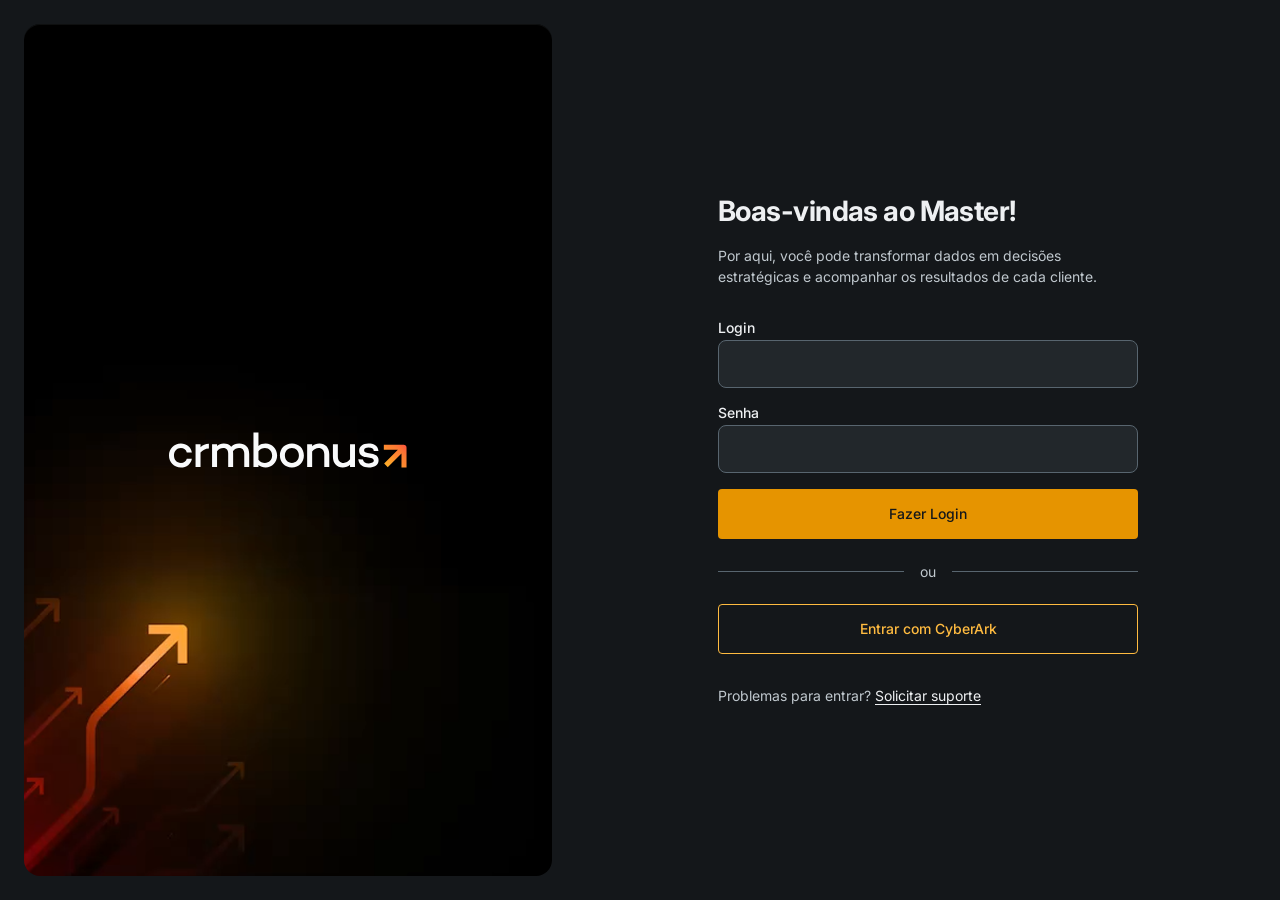
==== commit 9d565541: "Add files via upload" ====
--- a/index.html
+++ b/index.html
@@ -20,69 +20,11 @@
     <div class="login">
       <aside class="login__brand" aria-label="Marca">
         <div class="login__brand-card">
-          <div class="login__brand-logo" lang="en">
-            <span class="login__brand-name">crmbonus</span>
-            <svg
-              class="login__brand-mark"
-              width="28"
-              height="28"
-              viewBox="0 0 24 24"
-              fill="none"
-              xmlns="http://www.w3.org/2000/svg"
-              aria-hidden="true"
-            >
-              <path
-                d="M5 19L19 5M19 5H9M19 5V15"
-                stroke="var(--crm-bg-regular-primary-enabled)"
-                stroke-width="2.2"
-                stroke-linecap="round"
-                stroke-linejoin="round"
-              />
-            </svg>
-          </div>
-          <div class="login__brand-deco" aria-hidden="true">
-            <svg class="login__arrows" viewBox="0 0 320 200" xmlns="http://www.w3.org/2000/svg">
-              <defs>
-                <linearGradient id="arr-g" x1="0%" y1="100%" x2="100%" y2="0%">
-                  <stop offset="0%" stop-color="#fc5140" />
-                  <stop offset="100%" stop-color="#fda92b" />
-                </linearGradient>
-              </defs>
-              <path
-                d="M20 170 L55 135 L48 128 L85 95 L78 88 L120 52"
-                stroke="url(#arr-g)"
-                stroke-width="3"
-                fill="none"
-                stroke-linecap="round"
-                stroke-linejoin="round"
-                opacity="0.95"
-              />
-              <path
-                d="M45 175 L95 128 L88 120 L140 78"
-                stroke="url(#arr-g)"
-                stroke-width="2.5"
-                fill="none"
-                stroke-linecap="round"
-                opacity="0.85"
-              />
-              <path
-                d="M75 185 L130 138 L122 130 L175 88 L168 82 L210 48"
-                stroke="url(#arr-g)"
-                stroke-width="2"
-                fill="none"
-                stroke-linecap="round"
-                opacity="0.75"
-              />
-              <path
-                d="M8 155 L42 125 L36 118 L70 88"
-                stroke="#fda92b"
-                stroke-width="2"
-                fill="none"
-                stroke-linecap="round"
-                opacity="0.9"
-              />
-            </svg>
-          </div>
+          <img
+            class="login__brand-logo-img"
+            src="assets/CRMBonus%20Logotipo.svg"
+            alt="CRMBonus"
+          />
         </div>
       </aside>
 
--- a/css/login.css
+++ b/css/login.css
@@ -32,41 +32,21 @@
   align-items: center;
   justify-content: center;
   border-radius: var(--crm-radii-xl);
-  background: var(--crm-bg-regular-surface-lower-enabled);
   overflow: hidden;
   box-shadow: inset 0 1px 0 color-mix(in srgb, var(--crm-fg-on-surface-neutral-strong) 6%, transparent);
+  background-color: var(--crm-bg-regular-surface-lower-enabled);
+  background-image: url("../assets/Bannerlogin.png");
+  background-size: cover;
+  background-position: center;
+  background-repeat: no-repeat;
 }
 
-.login__brand-logo {
-  display: flex;
-  align-items: center;
-  gap: var(--crm-spacing-sm);
-  font-family: var(--crm-font-family-brand);
-  font-weight: var(--crm-font-weight-bold);
-  font-size: clamp(1.5rem, 2.5vw, 1.75rem);
-  letter-spacing: -0.02em;
-  color: var(--crm-fg-on-surface-neutral-strong);
-  text-transform: lowercase;
+.login__brand-logo-img {
+  position: relative;
   z-index: 1;
-}
-
-.login__brand-mark {
-  flex-shrink: 0;
-}
-
-.login__brand-deco {
-  position: absolute;
-  left: 0;
-  bottom: 0;
-  width: min(100%, 420px);
-  height: auto;
-  pointer-events: none;
-  opacity: 0.95;
-}
-
-.login__arrows {
   display: block;
-  width: 100%;
+  width: auto;
+  max-width: min(280px, 82%);
   height: auto;
 }
 
